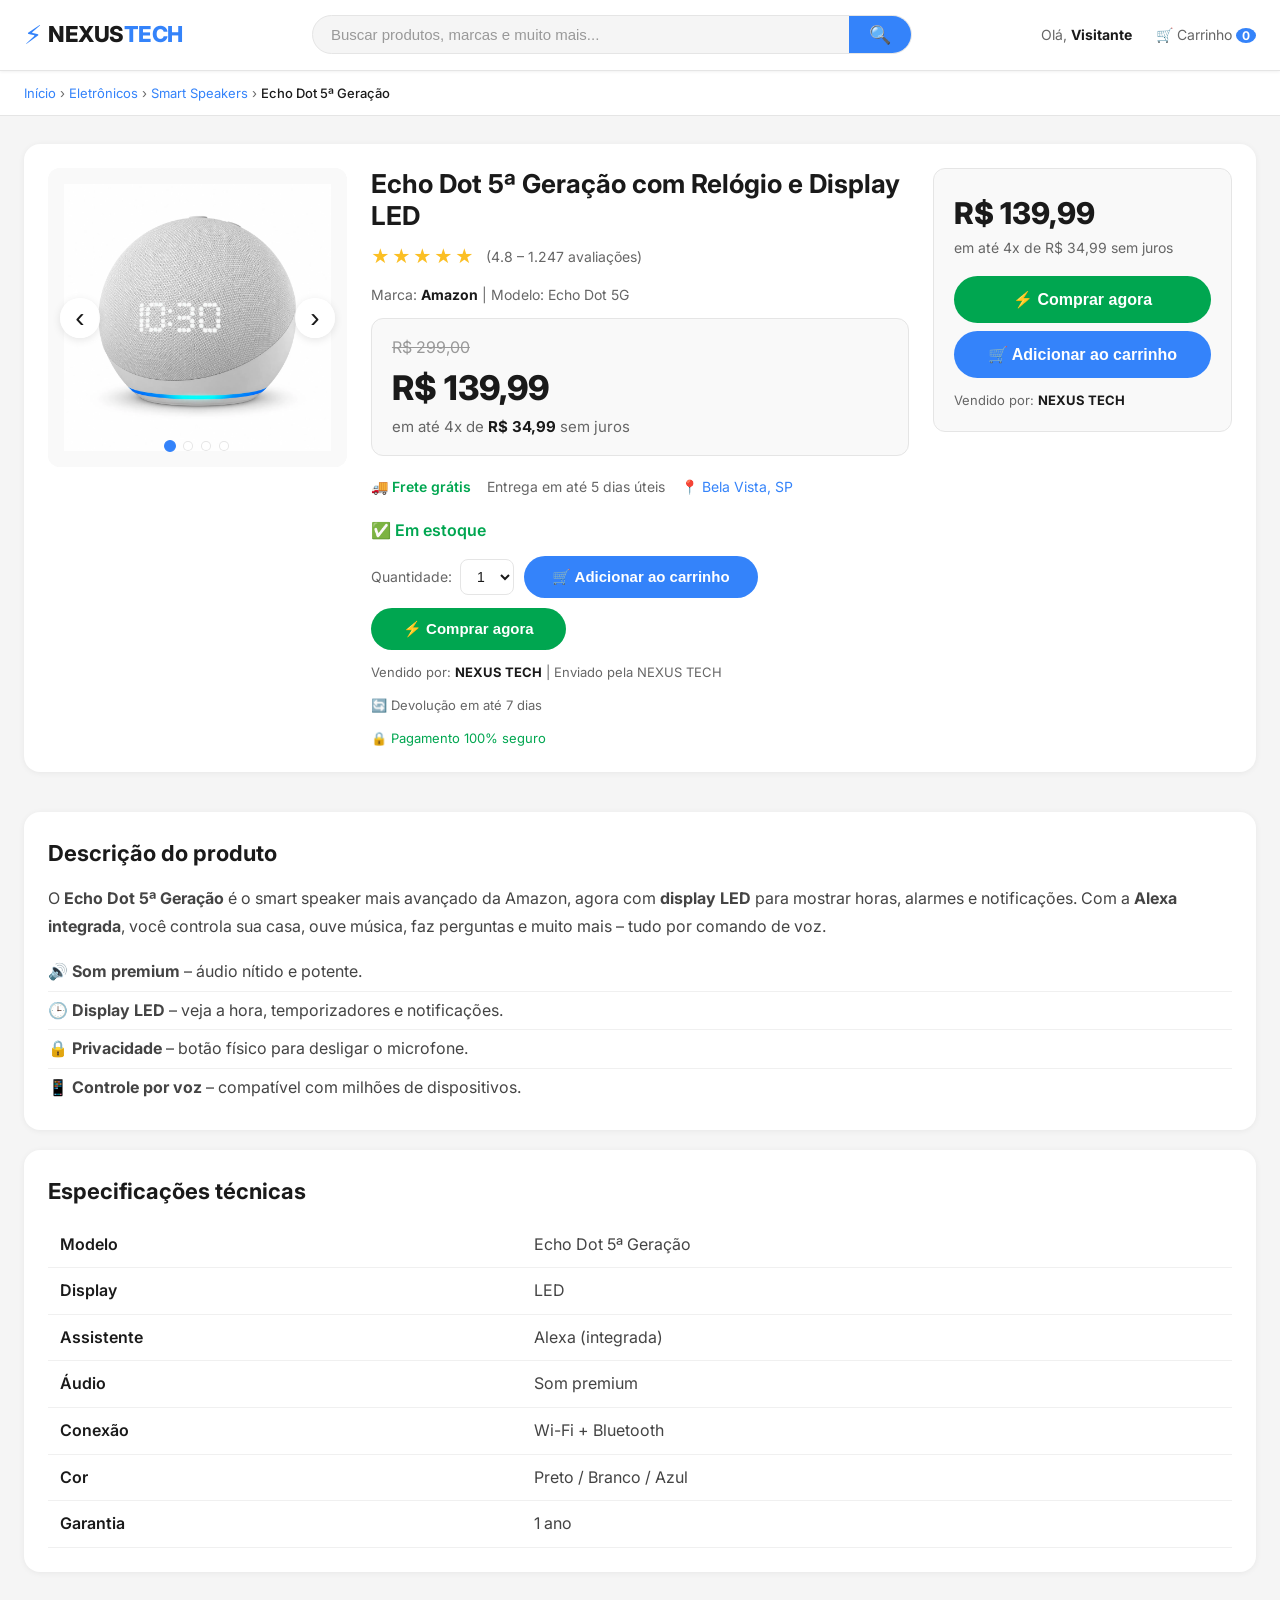
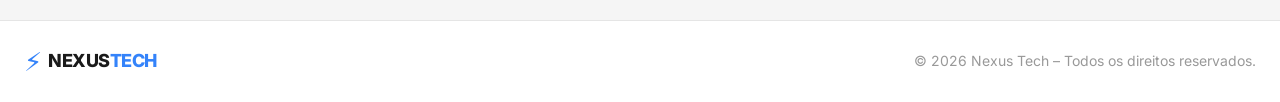
==== index.html @ a3389356 "Rename stylesheet link from estilo.css to style.css" ====
<!DOCTYPE html>
<html lang="pt-br">
<head>
    <meta charset="UTF-8" />
    <meta name="viewport" content="width=device-width, initial-scale=1.0" />
    <title>Echo Dot 5ª Geração | NEXUS TECH</title>
    <link rel="stylesheet" href="style.css" />
    <link href="https://fonts.googleapis.com/css2?family=Inter:wght@300;400;500;600;700;800;900&display=swap" rel="stylesheet" />
</head>
<body>

    <!-- ============ HEADER (estilo Mercado Livre) ============ -->
    <header class="header">
        <div class="container header-inner">
            <div class="logo">
                <span class="logo-icon">⚡</span>
                <span class="logo-text">NEXUS<span>TECH</span></span>
            </div>
            <div class="search-bar">
                <input type="text" placeholder="Buscar produtos, marcas e muito mais..." />
                <button>🔍</button>
            </div>
            <div class="header-actions">
                <span>Olá, <strong>Visitante</strong></span>
                <span>🛒 Carrinho <span class="cart-count">0</span></span>
            </div>
        </div>
    </header>

    <!-- ============ BREADCRUMB ============ -->
    <nav class="breadcrumb">
        <div class="container">
            <a href="#">Início</a> ›
            <a href="#">Eletrônicos</a> ›
            <a href="#">Smart Speakers</a> ›
            <span>Echo Dot 5ª Geração</span>
        </div>
    </nav>

    <!-- ============ PÁGINA DO PRODUTO ============ -->
    <main class="product-page">
        <div class="container">

            <div class="product-grid">

                <!-- COLUNA 1: CARROSSEL DE IMAGENS -->
                <div class="product-gallery">
                    <div class="carousel-container" id="carousel-container">
                        <div class="carousel-slides" id="carousel-slides">
                            <img src="img1.png" alt="Echo Dot 5G - 1" class="carousel-slide active" />
                            <img src="img2.png" alt="Echo Dot 5G - 2" class="carousel-slide" />
                            <img src="img3.png" alt="Echo Dot 5G - 3" class="carousel-slide" />
                            <img src="img4.png" alt="Echo Dot 5G - 4" class="carousel-slide" />
                        </div>
                        <button class="carousel-btn carousel-prev" id="carousel-prev">‹</button>
                        <button class="carousel-btn carousel-next" id="carousel-next">›</button>
                        <div class="carousel-dots" id="carousel-dots">
                            <span class="dot active" data-index="0"></span>
                            <span class="dot" data-index="1"></span>
                            <span class="dot" data-index="2"></span>
                            <span class="dot" data-index="3"></span>
                        </div>
                    </div>
                </div>

                <!-- COLUNA 2: DETALHES DO PRODUTO -->
                <div class="product-details">
                    <h1 class="product-title">Echo Dot 5ª Geração com Relógio e Display LED</h1>
                    <div class="product-rating">
                        <span class="stars">★★★★★</span>
                        <span class="rating-count">(4.8 – 1.247 avaliações)</span>
                    </div>
                    <div class="product-brand">
                        <span>Marca: <strong>Amazon</strong></span>
                        <span>| Modelo: Echo Dot 5G</span>
                    </div>

                    <div class="product-price">
                        <div class="price-old">R$ 299,00</div>
                        <div class="price-new">R$ 139,99</div>
                        <div class="price-installments">em até 4x de <strong>R$ 34,99</strong> sem juros</div>
                    </div>

                    <div class="product-delivery">
                        <span class="delivery-free">🚚 Frete grátis</span>
                        <span>Entrega em até 5 dias úteis</span>
                        <span class="delivery-location">📍 Bela Vista, SP</span>
                    </div>

                    <div class="product-stock">
                        <span class="in-stock">✅ Em estoque</span>
                    </div>

                    <div class="product-actions">
                        <div class="qty-selector">
                            <label>Quantidade:</label>
                            <select id="quantidade">
                                <option value="1">1</option>
                                <option value="2">2</option>
                                <option value="3">3</option>
                                <option value="4">4</option>
                                <option value="5">5</option>
                            </select>
                        </div>
                        <button class="btn-cart" id="btn-add-cart">🛒 Adicionar ao carrinho</button>
                        <button class="btn-buy" id="btn-comprar-agora">⚡ Comprar agora</button>
                    </div>

                    <div class="product-seller">
                        <span>Vendido por: <strong>NEXUS TECH</strong></span>
                        <span>| Enviado pela NEXUS TECH</span>
                    </div>
                    <div class="product-returns">
                        🔄 Devolução em até 7 dias
                    </div>
                    <div class="product-security">
                        🔒 Pagamento 100% seguro
                    </div>
                </div>

                <!-- COLUNA 3: SIDEBAR -->
                <aside class="product-sidebar">
                    <div class="sidebar-box">
                        <div class="sidebar-price">
                            <span class="price-new">R$ 139,99</span>
                        </div>
                        <div class="sidebar-installments">
                            em até 4x de R$ 34,99 sem juros
                        </div>
                        <button class="btn-buy-sidebar" id="btn-buy-sidebar">⚡ Comprar agora</button>
                        <button class="btn-cart-sidebar" id="btn-cart-sidebar">🛒 Adicionar ao carrinho</button>
                        <div class="sidebar-seller">
                            Vendido por: <strong>NEXUS TECH</strong>
                        </div>
                    </div>
                </aside>

            </div>

            <!-- ============ DESCRIÇÃO ============ -->
            <section class="product-description">
                <h2>Descrição do produto</h2>
                <div class="desc-content">
                    <p>O <strong>Echo Dot 5ª Geração</strong> é o smart speaker mais avançado da Amazon, agora com <strong>display LED</strong> para mostrar horas, alarmes e notificações. Com a <strong>Alexa integrada</strong>, você controla sua casa, ouve música, faz perguntas e muito mais – tudo por comando de voz.</p>
                    <ul>
                        <li>🔊 <strong>Som premium</strong> – áudio nítido e potente.</li>
                        <li>🕒 <strong>Display LED</strong> – veja a hora, temporizadores e notificações.</li>
                        <li>🔒 <strong>Privacidade</strong> – botão físico para desligar o microfone.</li>
                        <li>📱 <strong>Controle por voz</strong> – compatível com milhões de dispositivos.</li>
                    </ul>
                </div>
            </section>

            <!-- ============ ESPECIFICAÇÕES ============ -->
            <section class="product-specs">
                <h2>Especificações técnicas</h2>
                <table>
                    <tr><td>Modelo</td><td>Echo Dot 5ª Geração</td></tr>
                    <tr><td>Display</td><td>LED</td></tr>
                    <tr><td>Assistente</td><td>Alexa (integrada)</td></tr>
                    <tr><td>Áudio</td><td>Som premium</td></tr>
                    <tr><td>Conexão</td><td>Wi-Fi + Bluetooth</td></tr>
                    <tr><td>Cor</td><td>Preto / Branco / Azul</td></tr>
                    <tr><td>Garantia</td><td>1 ano</td></tr>
                </table>
            </section>

        </div>
    </main>

    <!-- ============ CARRINHO MODAL ============ -->
    <div class="cart-overlay" id="cart-overlay">
        <div class="cart-modal">
            <div class="cart-header">
                <h3>🛒 Carrinho</h3>
                <button class="cart-close" id="cart-close">✕</button>
            </div>
            <div class="cart-items" id="cart-items"></div>
            <div class="cart-total">
                <span>Total:</span>
                <span id="cart-total-value">R$ 0,00</span>
            </div>
            <button class="btn-primary" id="cart-checkout">Finalizar compra</button>
        </div>
    </div>

    <!-- ============ CHECKOUT MODAL ============ -->
    <div class="checkout-overlay" id="checkout-overlay">
        <div class="checkout-modal">
            <button class="checkout-close" id="checkout-close">✕</button>
            <div class="checkout-step active" data-step="1">
                <h2>📋 Resumo do pedido</h2>
                <div id="checkout-resumo"></div>
                <button class="btn-primary checkout-next" data-next="2">Continuar →</button>
            </div>
            <div class="checkout-step" data-step="2">
                <h2>📍 Endereço de entrega</h2>
                <form id="form-endereco">
                    <div class="form-group">
                        <label>Nome completo *</label>
                        <input type="text" id="nome" placeholder="Seu nome" required />
                    </div>
                    <div class="form-group">
                        <label>CEP *</label>
                        <input type="text" id="cep" placeholder="00000-000" required />
                    </div>
                    <div class="form-row">
                        <div class="form-group">
                            <label>Rua *</label>
                            <input type="text" id="rua" placeholder="Rua" required />
                        </div>
                        <div class="form-group">
                            <label>Número *</label>
                            <input type="text" id="numero" placeholder="123" required />
                        </div>
                    </div>
                    <div class="form-group">
                        <label>Complemento</label>
                        <input type="text" id="complemento" placeholder="Apto, bloco..." />
                    </div>
                    <div class="form-row">
                        <div class="form-group">
                            <label>Cidade *</label>
                            <input type="text" id="cidade" placeholder="Cidade" required />
                        </div>
                        <div class="form-group">
                            <label>UF *</label>
                            <input type="text" id="uf" placeholder="SP" maxlength="2" required />
                        </div>
                    </div>
                    <button type="button" class="btn-primary checkout-next" data-next="3">Continuar →</button>
                </form>
            </div>
            <div class="checkout-step" data-step="3">
                <h2>💳 Pagamento</h2>
                <form id="form-pagamento">
                    <div class="form-group">
                        <label>Número do cartão *</label>
                        <input type="text" id="cartao" placeholder="0000 0000 0000 0000" required />
                    </div>
                    <div class="form-row">
                        <div class="form-group">
                            <label>Validade *</label>
                            <input type="text" id="validade" placeholder="MM/AA" required />
                        </div>
                        <div class="form-group">
                            <label>CVV *</label>
                            <input type="text" id="cvv" placeholder="123" required />
                        </div>
                    </div>
                    <div class="form-group">
                        <label>Nome no cartão *</label>
                        <input type="text" id="nome-cartao" placeholder="Como está no cartão" required />
                    </div>
                    <div class="form-group">
                        <label>Parcelas</label>
                        <select id="parcelas">
                            <option value="1">1x de R$ 139,99</option>
                            <option value="2">2x de R$ 69,99</option>
                            <option value="3">3x de R$ 46,66</option>
                            <option value="4">4x de R$ 34,99</option>
                        </select>
                    </div>
                    <button type="button" class="btn-primary checkout-finalizar" id="btn-finalizar-compra">Finalizar compra</button>
                </form>
            </div>
            <div class="checkout-step" data-step="4">
                <div class="checkout-success">
                    <span class="success-icon">✅</span>
                    <h2>Pedido confirmado!</h2>
                    <p>Você receberá um e-mail com os detalhes da entrega.</p>
                    <button class="btn-primary" id="btn-voltar-loja">← Voltar à loja</button>
                </div>
            </div>
        </div>
    </div>

    <!-- ============ FOOTER ============ -->
    <footer class="footer">
        <div class="container footer-inner">
            <div class="footer-logo">
                <span class="logo-icon">⚡</span>
                <span class="logo-text">NEXUS<span>TECH</span></span>
            </div>
            <p>© 2026 Nexus Tech – Todos os direitos reservados.</p>
        </div>
    </footer>

    <script src="script.js"></script>
</body>
</html>
---- style.css ----
/* ============================================================
   RESET E BASE
   ============================================================ */
* {
    margin: 0;
    padding: 0;
    box-sizing: border-box;
}

body {
    font-family: 'Inter', system-ui, -apple-system, sans-serif;
    background-color: #F5F5F5;
    color: #1A1A1A;
    line-height: 1.6;
}

.container {
    max-width: 1280px;
    margin: 0 auto;
    padding: 0 24px;
}

a {
    color: #3483FA;
    text-decoration: none;
}
a:hover {
    text-decoration: underline;
}

/* ============================================================
   HEADER (estilo Mercado Livre)
   ============================================================ */
.header {
    background: #FFFFFF;
    padding: 14px 0;
    border-bottom: 1px solid #E5E5E5;
    position: sticky;
    top: 0;
    z-index: 100;
    box-shadow: 0 1px 3px rgba(0,0,0,0.06);
}

.header-inner {
    display: flex;
    align-items: center;
    justify-content: space-between;
    gap: 20px;
    flex-wrap: wrap;
}

.logo {
    display: flex;
    align-items: center;
    gap: 6px;
}
.logo-icon {
    font-size: 26px;
    color: #3483FA;
}
.logo-text {
    font-size: 22px;
    font-weight: 800;
    color: #1A1A1A;
    letter-spacing: -0.5px;
}
.logo-text span {
    color: #3483FA;
}

.search-bar {
    display: flex;
    flex: 1;
    max-width: 600px;
    background: #F5F5F5;
    border-radius: 30px;
    overflow: hidden;
    border: 1px solid #E5E5E5;
    transition: 0.2s;
}
.search-bar:focus-within {
    border-color: #3483FA;
    box-shadow: 0 0 0 3px rgba(52, 131, 250, 0.15);
}
.search-bar input {
    flex: 1;
    padding: 10px 18px;
    background: transparent;
    border: none;
    color: #1A1A1A;
    font-size: 15px;
    outline: none;
}
.search-bar input::placeholder {
    color: #999;
}
.search-bar button {
    background: #3483FA;
    border: none;
    padding: 0 20px;
    color: white;
    font-size: 18px;
    cursor: pointer;
}
.search-bar button:hover {
    background: #2A6FD8;
}

.header-actions {
    display: flex;
    align-items: center;
    gap: 24px;
    font-size: 14px;
    color: #666;
}
.header-actions strong {
    color: #1A1A1A;
}
.cart-count {
    background: #3483FA;
    color: white;
    border-radius: 50%;
    padding: 0 6px;
    font-size: 12px;
    font-weight: 700;
}

/* ============================================================
   BREADCRUMB
   ============================================================ */
.breadcrumb {
    padding: 12px 0;
    background: #FFFFFF;
    border-bottom: 1px solid #E5E5E5;
    font-size: 13px;
    color: #666;
}
.breadcrumb a {
    color: #3483FA;
}
.breadcrumb span {
    color: #1A1A1A;
    font-weight: 500;
}

/* ============================================================
   PÁGINA DO PRODUTO
   ============================================================ */
.product-page {
    padding: 28px 0 48px;
    background: #F5F5F5;
}

.product-grid {
    display: grid;
    grid-template-columns: 1fr 1.8fr 1fr;
    gap: 24px;
    margin-bottom: 40px;
    background: #FFFFFF;
    border-radius: 16px;
    padding: 24px;
    box-shadow: 0 1px 6px rgba(0,0,0,0.06);
}

/* ============================================================
   CARROSSEL
   ============================================================ */
.product-gallery {
    width: 100%;
    min-height: 300px;
}

.carousel-container {
    position: relative;
    width: 100%;
    aspect-ratio: 1/1;
    background: #F9F9F9;
    border-radius: 12px;
    overflow: hidden;
    display: flex;
    align-items: center;
    justify-content: center;
}

.carousel-slides {
    width: 100%;
    height: 100%;
    position: relative;
}

.carousel-slide {
    position: absolute;
    top: 0;
    left: 0;
    width: 100%;
    height: 100%;
    object-fit: contain;
    opacity: 0;
    transition: opacity 0.5s ease;
    background: #F9F9F9;
    padding: 16px;
}

.carousel-slide.active {
    opacity: 1;
}

.carousel-btn {
    position: absolute;
    top: 50%;
    transform: translateY(-50%);
    background: rgba(255,255,255,0.9);
    border: none;
    width: 40px;
    height: 40px;
    border-radius: 50%;
    font-size: 28px;
    font-weight: 300;
    color: #1A1A1A;
    cursor: pointer;
    box-shadow: 0 2px 8px rgba(0,0,0,0.1);
    transition: 0.2s;
    z-index: 2;
    display: flex;
    align-items: center;
    justify-content: center;
    line-height: 1;
}

.carousel-btn:hover {
    background: #FFFFFF;
    box-shadow: 0 4px 12px rgba(0,0,0,0.15);
}

.carousel-prev {
    left: 12px;
}

.carousel-next {
    right: 12px;
}

.carousel-dots {
    position: absolute;
    bottom: 16px;
    left: 50%;
    transform: translateX(-50%);
    display: flex;
    gap: 8px;
    z-index: 2;
}

.dot {
    width: 10px;
    height: 10px;
    border-radius: 50%;
    background: rgba(255,255,255,0.6);
    border: 1px solid rgba(0,0,0,0.1);
    cursor: pointer;
    transition: 0.2s;
}

.dot.active {
    background: #3483FA;
    border-color: #3483FA;
    transform: scale(1.2);
}

.dot:hover {
    background: #3483FA;
}

/* ============================================================
   DETALHES DO PRODUTO
   ============================================================ */
.product-details {
    display: flex;
    flex-direction: column;
    gap: 12px;
}
.product-title {
    font-size: 26px;
    font-weight: 700;
    color: #1A1A1A;
    line-height: 1.2;
}
.product-rating {
    display: flex;
    align-items: center;
    gap: 10px;
}
.stars {
    color: #FBBF24;
    font-size: 18px;
    letter-spacing: 2px;
}
.rating-count {
    color: #666;
    font-size: 14px;
}
.product-brand {
    font-size: 14px;
    color: #666;
}
.product-brand strong {
    color: #1A1A1A;
}

.product-price {
    background: #F9F9F9;
    border-radius: 12px;
    padding: 16px 20px;
    border: 1px solid #E5E5E5;
}
.price-old {
    color: #999;
    font-size: 16px;
    text-decoration: line-through;
}
.price-new {
    font-size: 34px;
    font-weight: 800;
    color: #1A1A1A;
}
.price-installments {
    font-size: 15px;
    color: #666;
}
.price-installments strong {
    color: #1A1A1A;
}

.product-delivery {
    display: flex;
    flex-wrap: wrap;
    gap: 8px 16px;
    padding: 8px 0;
    font-size: 14px;
    color: #666;
}
.delivery-free {
    color: #00A650;
    font-weight: 600;
}
.delivery-location {
    color: #3483FA;
}

.in-stock {
    color: #00A650;
    font-weight: 600;
    display: block;
}

.product-actions {
    display: flex;
    flex-wrap: wrap;
    gap: 10px;
    align-items: center;
}
.qty-selector {
    display: flex;
    align-items: center;
    gap: 8px;
}
.qty-selector label {
    font-size: 14px;
    color: #666;
}
.qty-selector select {
    background: #FFFFFF;
    border: 1px solid #E5E5E5;
    color: #1A1A1A;
    padding: 8px 12px;
    border-radius: 8px;
    font-size: 14px;
}
.btn-cart {
    background: #3483FA;
    color: white;
    border: none;
    padding: 12px 28px;
    border-radius: 30px;
    font-weight: 600;
    font-size: 15px;
    cursor: pointer;
    transition: 0.2s;
}
.btn-cart:hover {
    background: #2A6FD8;
}
.btn-buy {
    background: #00A650;
    color: white;
    border: none;
    padding: 12px 32px;
    border-radius: 30px;
    font-weight: 700;
    font-size: 15px;
    cursor: pointer;
    transition: 0.2s;
}
.btn-buy:hover {
    background: #008C45;
}

.btn-primary {
    background: #3483FA;
    color: white;
    border: none;
    padding: 14px 36px;
    border-radius: 30px;
    font-weight: 700;
    font-size: 16px;
    cursor: pointer;
    transition: 0.2s;
    display: inline-flex;
    align-items: center;
    gap: 8px;
}
.btn-primary:hover {
    background: #2A6FD8;
}

.product-seller {
    font-size: 13px;
    color: #666;
}
.product-seller strong {
    color: #1A1A1A;
}
.product-returns {
    font-size: 13px;
    color: #666;
}
.product-security {
    font-size: 13px;
    color: #00A650;
}

/* ============================================================
   SIDEBAR
   ============================================================ */
.sidebar-box {
    background: #F9F9F9;
    border: 1px solid #E5E5E5;
    border-radius: 12px;
    padding: 20px;
    position: sticky;
    top: 100px;
}
.sidebar-price .price-new {
    font-size: 30px;
}
.sidebar-installments {
    color: #666;
    font-size: 14px;
    margin-bottom: 16px;
}
.btn-buy-sidebar {
    width: 100%;
    background: #00A650;
    color: white;
    border: none;
    padding: 14px;
    border-radius: 30px;
    font-weight: 700;
    font-size: 16px;
    cursor: pointer;
    transition: 0.2s;
    margin-bottom: 8px;
}
.btn-buy-sidebar:hover {
    background: #008C45;
}
.btn-cart-sidebar {
    width: 100%;
    background: #3483FA;
    color: white;
    border: none;
    padding: 14px;
    border-radius: 30px;
    font-weight: 600;
    font-size: 16px;
    cursor: pointer;
    transition: 0.2s;
}
.btn-cart-sidebar:hover {
    background: #2A6FD8;
}
.sidebar-seller {
    margin-top: 12px;
    font-size: 13px;
    color: #666;
}
.sidebar-seller strong {
    color: #1A1A1A;
}

/* ============================================================
   DESCRIÇÃO E ESPECIFICAÇÕES
   ============================================================ */
.product-description,
.product-specs {
    background: #FFFFFF;
    border-radius: 16px;
    padding: 24px;
    margin-top: 20px;
    box-shadow: 0 1px 6px rgba(0,0,0,0.06);
}
.product-description h2,
.product-specs h2 {
    font-size: 22px;
    font-weight: 700;
    color: #1A1A1A;
    margin-bottom: 12px;
}
.desc-content p {
    color: #444;
    margin-bottom: 12px;
    line-height: 1.8;
}
.desc-content ul {
    list-style: none;
    padding: 0;
}
.desc-content ul li {
    padding: 6px 0;
    color: #444;
    border-bottom: 1px solid #F0F0F0;
}
.desc-content ul li:last-child {
    border-bottom: none;
}
.product-specs table {
    width: 100%;
    border-collapse: collapse;
}
.product-specs td {
    padding: 10px 12px;
    border-bottom: 1px solid #F0F0F0;
    color: #444;
}
.product-specs td:first-child {
    font-weight: 600;
    color: #1A1A1A;
    width: 40%;
}

/* ============================================================
   CARRINHO MODAL
   ============================================================ */
.cart-overlay {
    display: none;
    position: fixed;
    inset: 0;
    background: rgba(0,0,0,0.5);
    z-index: 999;
    align-items: center;
    justify-content: center;
}
.cart-overlay.active {
    display: flex;
}
.cart-modal {
    background: #FFFFFF;
    border-radius: 20px;
    max-width: 480px;
    width: 90%;
    max-height: 80vh;
    padding: 24px;
    box-shadow: 0 20px 60px rgba(0,0,0,0.2);
    overflow-y: auto;
}
.cart-header {
    display: flex;
    justify-content: space-between;
    align-items: center;
    margin-bottom: 16px;
}
.cart-header h3 {
    font-size: 22px;
    color: #1A1A1A;
}
.cart-close {
    background: transparent;
    border: none;
    color: #999;
    font-size: 24px;
    cursor: pointer;
}
.cart-close:hover {
    color: #1A1A1A;
}
.cart-items {
    min-height: 80px;
}
.cart-item {
    display: flex;
    justify-content: space-between;
    padding: 10px 0;
    border-bottom: 1px solid #F0F0F0;
}
.cart-item .item-name {
    color: #1A1A1A;
}
.cart-item .item-price {
    color: #3483FA;
    font-weight: 600;
}
.cart-total {
    display: flex;
    justify-content: space-between;
    padding: 16px 0;
    font-size: 18px;
    font-weight: 700;
    border-top: 2px solid #3483FA;
    margin-top: 8px;
}
.cart-total span:last-child {
    color: #3483FA;
}
#cart-checkout {
    width: 100%;
    justify-content: center;
    margin-top: 8px;
}

/* ============================================================
   CHECKOUT
   ============================================================ */
.checkout-overlay {
    display: none;
    position: fixed;
    inset: 0;
    background: rgba(0,0,0,0.5);
    z-index: 1000;
    align-items: center;
    justify-content: center;
}
.checkout-overlay.active {
    display: flex;
}
.checkout-modal {
    background: #FFFFFF;
    border-radius: 24px;
    max-width: 540px;
    width: 90%;
    max-height: 90vh;
    overflow-y: auto;
    padding: 32px 28px;
    box-shadow: 0 20px 60px rgba(0,0,0,0.2);
    position: relative;
}
.checkout-close {
    position: absolute;
    top: 16px;
    right: 20px;
    background: transparent;
    border: none;
    color: #999;
    font-size: 24px;
    cursor: pointer;
}
.checkout-close:hover {
    color: #1A1A1A;
}
.checkout-step {
    display: none;
    animation: fadeUp 0.3s ease;
}
.checkout-step.active {
    display: block;
}
@keyframes fadeUp {
    from { opacity: 0; transform: translateY(12px); }
    to { opacity: 1; transform: translateY(0); }
}
.checkout-step h2 {
    font-size: 24px;
    font-weight: 700;
    margin-bottom: 20px;
    color: #1A1A1A;
}

.form-group {
    margin-bottom: 14px;
}
.form-group label {
    display: block;
    font-size: 13px;
    font-weight: 500;
    color: #666;
    margin-bottom: 4px;
}
.form-group input,
.form-group select {
    width: 100%;
    padding: 12px 16px;
    background: #F9F9F9;
    border: 1px solid #E5E5E5;
    border-radius: 10px;
    color: #1A1A1A;
    font-size: 15px;
    transition: 0.2s;
}
.form-group input:focus,
.form-group select:focus {
    outline: none;
    border-color: #3483FA;
    box-shadow: 0 0 0 3px rgba(52, 131, 250, 0.1);
}
.form-group input::placeholder {
    color: #999;
}
.form-row {
    display: grid;
    grid-template-columns: 1fr 1fr;
    gap: 12px;
}
.checkout-next {
    width: 100%;
    justify-content: center;
    margin-top: 8px;
}
.checkout-finalizar {
    width: 100%;
    justify-content: center;
    margin-top: 8px;
}

.checkout-success {
    text-align: center;
    padding: 20px 0;
}
.success-icon {
    font-size: 64px;
    display: block;
    margin-bottom: 12px;
}
.checkout-success h2 {
    color: #00A650;
    font-size: 28px;
}
.checkout-success p {
    color: #666;
    font-size: 16px;
    margin: 12px 0 24px;
}
#btn-voltar-loja {
    background: #3483FA;
}
#btn-voltar-loja:hover {
    background: #2A6FD8;
}

/* ============================================================
   FOOTER
   ============================================================ */
.footer {
    padding: 20px 0;
    background: #FFFFFF;
    border-top: 1px solid #E5E5E5;
}
.footer-inner {
    display: flex;
    justify-content: space-between;
    align-items: center;
    flex-wrap: wrap;
    gap: 12px;
}
.footer-logo {
    display: flex;
    align-items: center;
    gap: 6px;
}
.footer-logo .logo-text {
    font-size: 18px;
}
.footer p {
    color: #999;
    font-size: 14px;
}

/* ============================================================
   RESPONSIVO
   ============================================================ */
@media (max-width: 1024px) {
    .product-grid {
        grid-template-columns: 1fr 1fr;
    }
    .product-sidebar {
        grid-column: span 2;
    }
    .sidebar-box {
        display: flex;
        flex-wrap: wrap;
        align-items: center;
        gap: 16px;
        justify-content: space-between;
    }
    .btn-buy-sidebar, .btn-cart-sidebar {
        flex: 1;
        min-width: 150px;
    }
}
@media (max-width: 768px) {
    .header-inner {
        flex-wrap: wrap;
    }
    .search-bar {
        order: 3;
        flex-basis: 100%;
        max-width: 100%;
    }
    .product-grid {
        grid-template-columns: 1fr;
    }
    .product-sidebar {
        grid-column: 1;
    }
    .sidebar-box {
        flex-direction: column;
        align-items: stretch;
    }
    .product-title {
        font-size: 22px;
    }
    .price-new {
        font-size: 28px;
    }
    .product-actions {
        flex-direction: column;
        align-items: stretch;
    }
    .btn-cart, .btn-buy {
        width: 100%;
        justify-content: center;
    }
    .form-row {
        grid-template-columns: 1fr;
    }
    .footer-inner {
        flex-direction: column;
        text-align: center;
    }
    .checkout-modal {
        padding: 24px 16px;
    }
    .carousel-btn {
        width: 32px;
        height: 32px;
        font-size: 22px;
    }
    .carousel-prev {
        left: 6px;
    }
    .carousel-next {
        right: 6px;
    }
    .dot {
        width: 8px;
        height: 8px;
    }
}
@media (max-width: 480px) {
    .header-actions {
        font-size: 12px;
        gap: 12px;
    }
    .logo-text {
        font-size: 18px;
    }
}
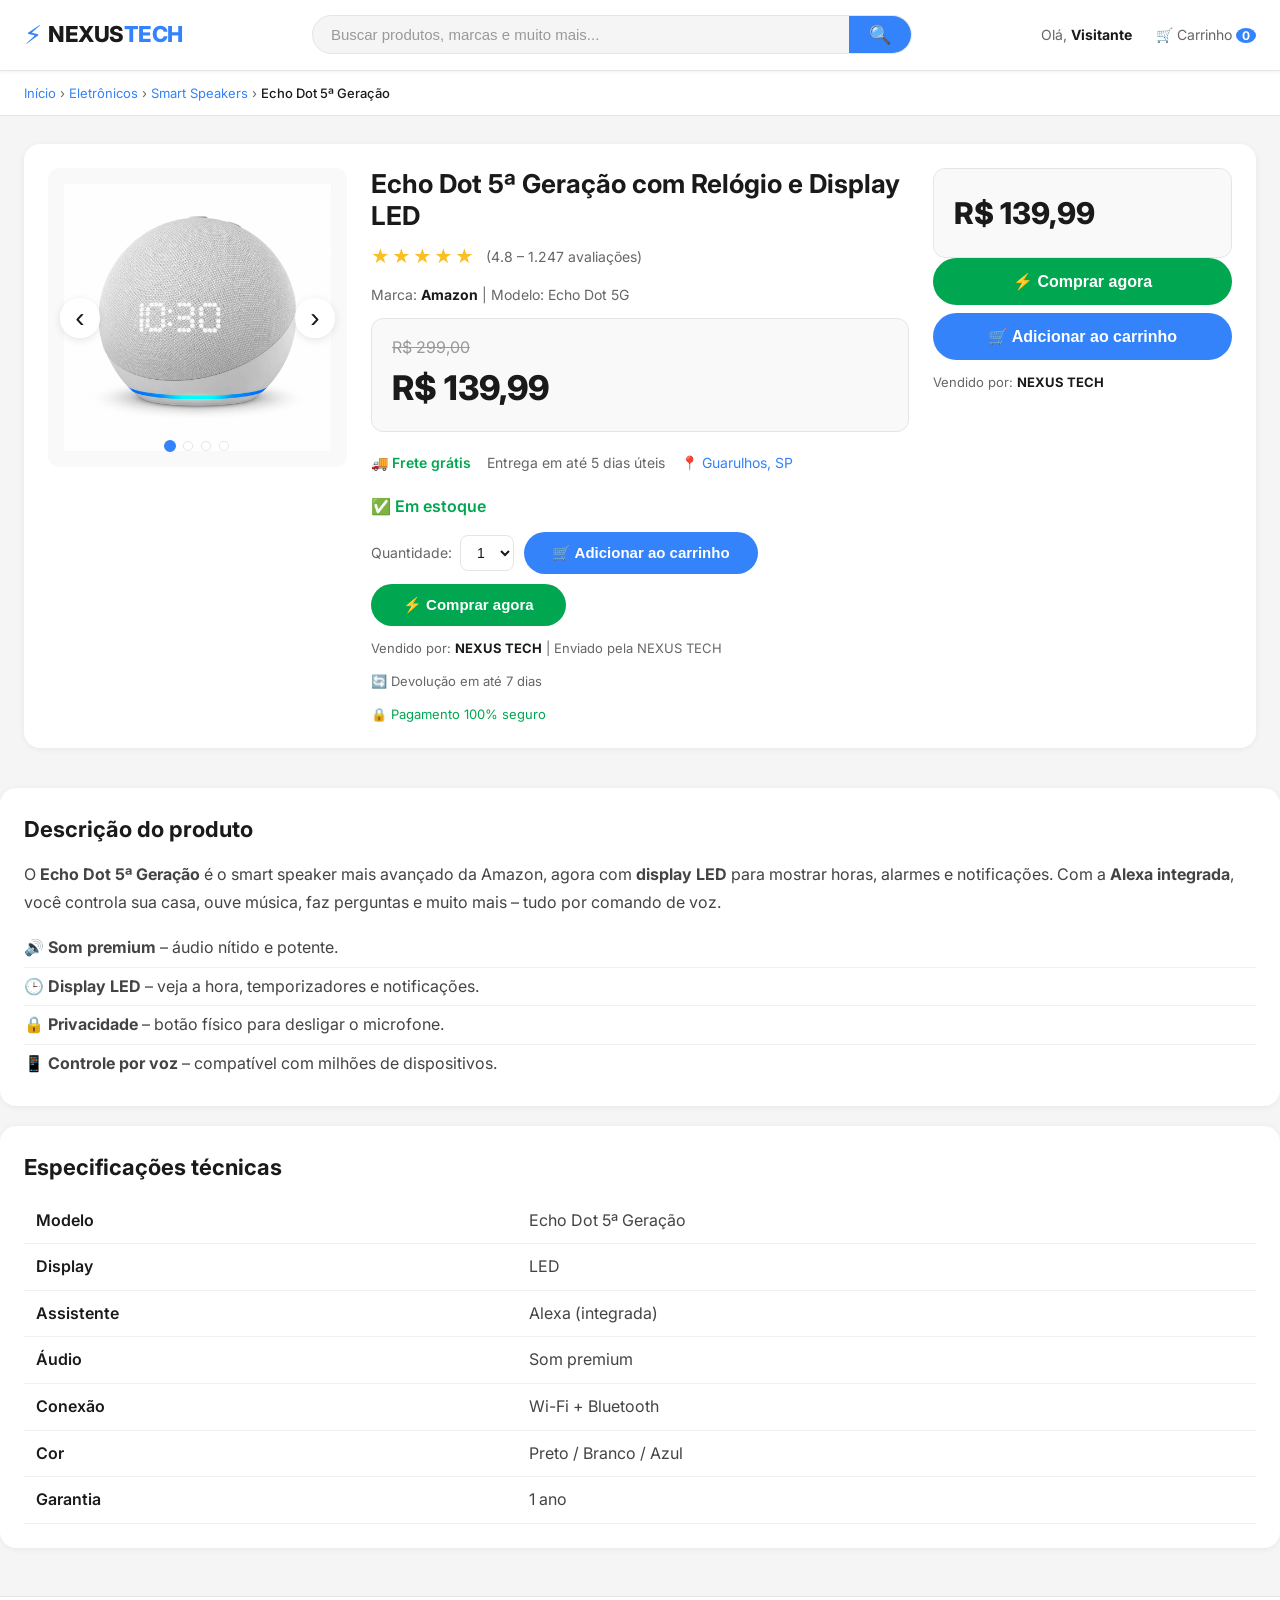
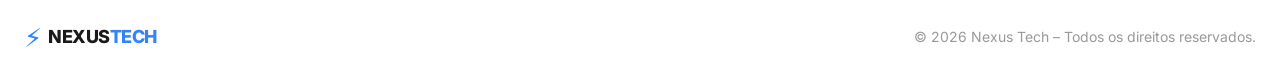
==== commit 52339bf3: "Remove installment payment details from index.html Removed installment payment options from product " ====
--- a/index.html
+++ b/index.html
@@ -78,13 +78,12 @@
                     <div class="product-price">
                         <div class="price-old">R$ 299,00</div>
                         <div class="price-new">R$ 139,99</div>
-                        <div class="price-installments">em até 4x de <strong>R$ 34,99</strong> sem juros</div>
                     </div>
 
                     <div class="product-delivery">
                         <span class="delivery-free">🚚 Frete grátis</span>
                         <span>Entrega em até 5 dias úteis</span>
-                        <span class="delivery-location">📍 Bela Vista, SP</span>
+                        <span class="delivery-location">📍 Guarulhos, SP</span>
                     </div>
 
                     <div class="product-stock">
@@ -124,8 +123,6 @@
                         <div class="sidebar-price">
                             <span class="price-new">R$ 139,99</span>
                         </div>
-                        <div class="sidebar-installments">
-                            em até 4x de R$ 34,99 sem juros
                         </div>
                         <button class="btn-buy-sidebar" id="btn-buy-sidebar">⚡ Comprar agora</button>
                         <button class="btn-cart-sidebar" id="btn-cart-sidebar">🛒 Adicionar ao carrinho</button>
@@ -256,9 +253,6 @@
                         <label>Parcelas</label>
                         <select id="parcelas">
                             <option value="1">1x de R$ 139,99</option>
-                            <option value="2">2x de R$ 69,99</option>
-                            <option value="3">3x de R$ 46,66</option>
-                            <option value="4">4x de R$ 34,99</option>
                         </select>
                     </div>
                     <button type="button" class="btn-primary checkout-finalizar" id="btn-finalizar-compra">Finalizar compra</button>
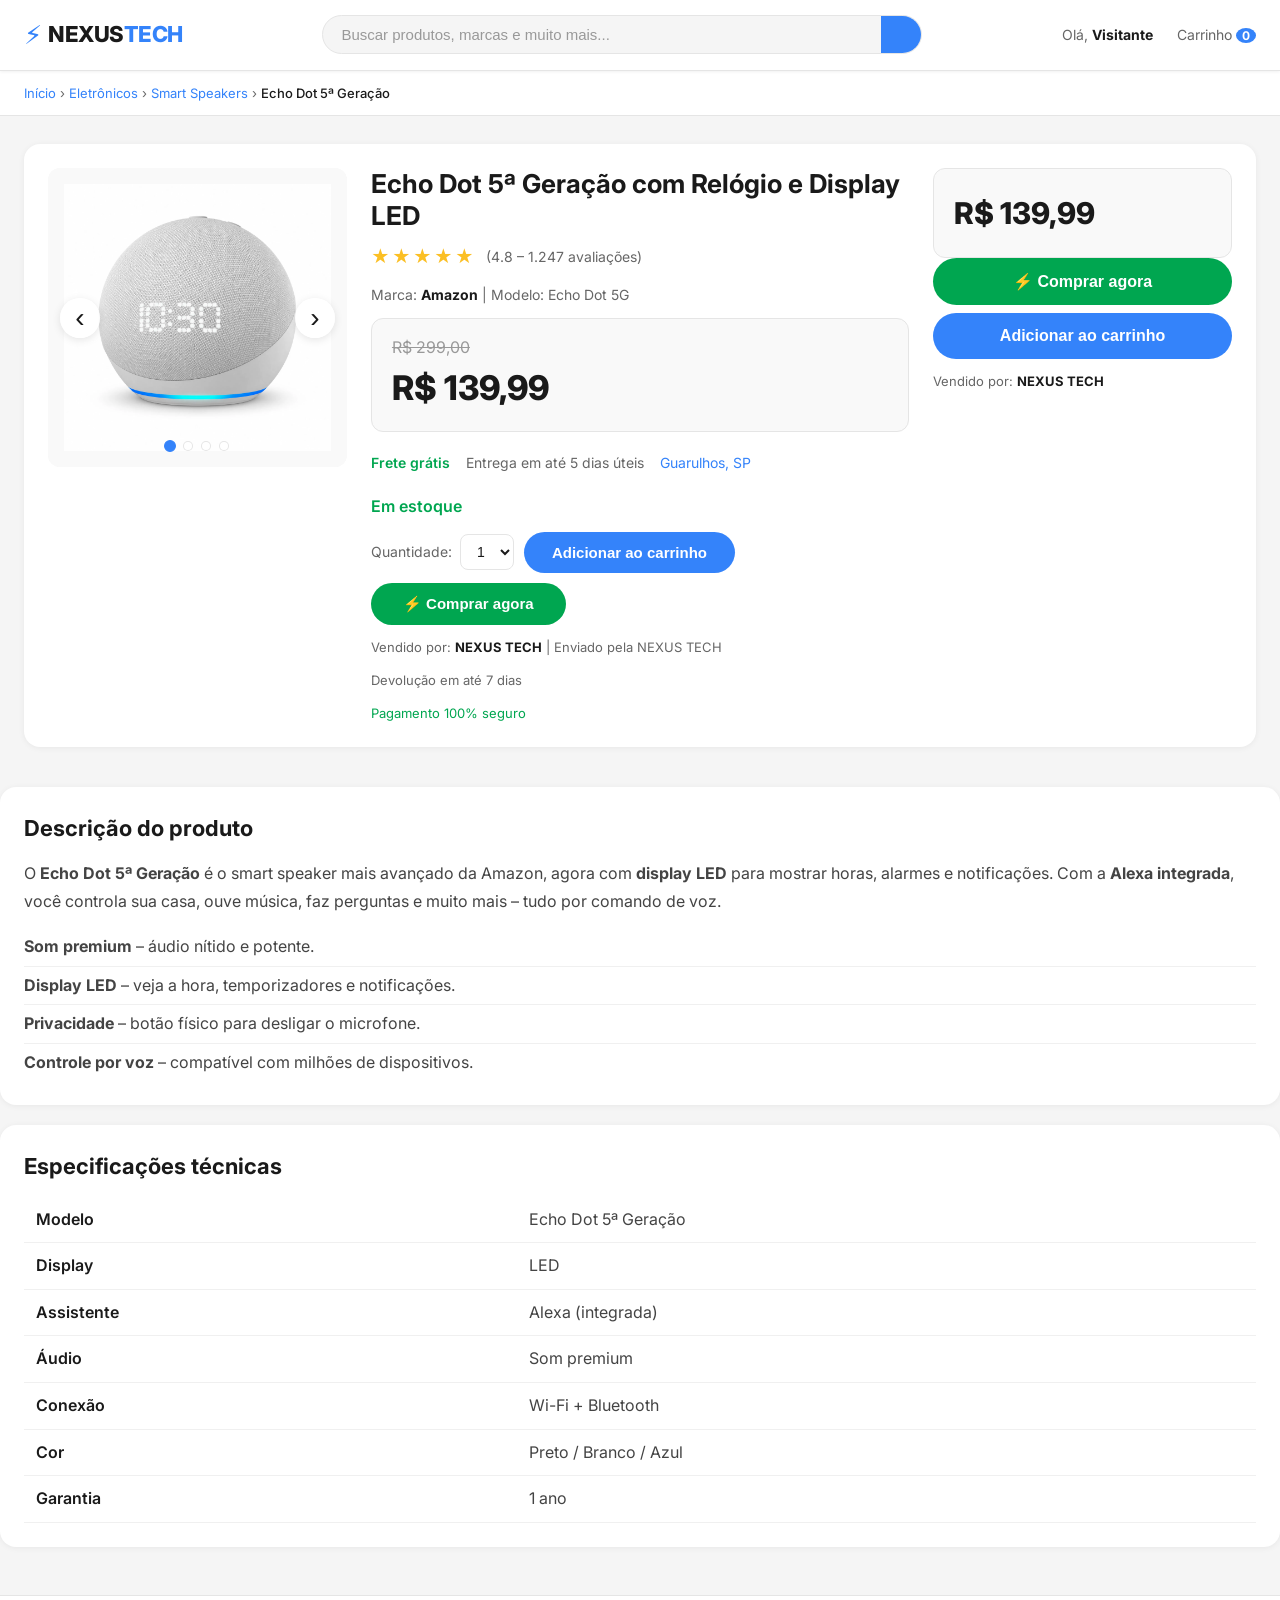
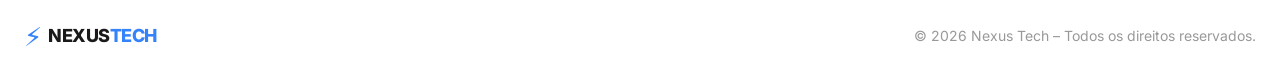
==== commit 35db39d7: "Remove emojis from index.html for cleaner UI Removed emojis from buttons and labels for a cleaner de" ====
--- a/index.html
+++ b/index.html
@@ -9,7 +9,6 @@
 </head>
 <body>
 
-    <!-- ============ HEADER (estilo Mercado Livre) ============ -->
     <header class="header">
         <div class="container header-inner">
             <div class="logo">
@@ -18,16 +17,15 @@
             </div>
             <div class="search-bar">
                 <input type="text" placeholder="Buscar produtos, marcas e muito mais..." />
-                <button>🔍</button>
+                <button></button>
             </div>
             <div class="header-actions">
                 <span>Olá, <strong>Visitante</strong></span>
-                <span>🛒 Carrinho <span class="cart-count">0</span></span>
+                <span> Carrinho <span class="cart-count">0</span></span>
             </div>
         </div>
     </header>
 
-    <!-- ============ BREADCRUMB ============ -->
     <nav class="breadcrumb">
         <div class="container">
             <a href="#">Início</a> ›
@@ -37,13 +35,11 @@
         </div>
     </nav>
 
-    <!-- ============ PÁGINA DO PRODUTO ============ -->
     <main class="product-page">
         <div class="container">
 
             <div class="product-grid">
 
-                <!-- COLUNA 1: CARROSSEL DE IMAGENS -->
                 <div class="product-gallery">
                     <div class="carousel-container" id="carousel-container">
                         <div class="carousel-slides" id="carousel-slides">
@@ -63,7 +59,6 @@
                     </div>
                 </div>
 
-                <!-- COLUNA 2: DETALHES DO PRODUTO -->
                 <div class="product-details">
                     <h1 class="product-title">Echo Dot 5ª Geração com Relógio e Display LED</h1>
                     <div class="product-rating">
@@ -81,13 +76,13 @@
                     </div>
 
                     <div class="product-delivery">
-                        <span class="delivery-free">🚚 Frete grátis</span>
+                        <span class="delivery-free"> Frete grátis</span>
                         <span>Entrega em até 5 dias úteis</span>
-                        <span class="delivery-location">📍 Guarulhos, SP</span>
+                        <span class="delivery-location"> Guarulhos, SP</span>
                     </div>
 
                     <div class="product-stock">
-                        <span class="in-stock">✅ Em estoque</span>
+                        <span class="in-stock"> Em estoque</span>
                     </div>
 
                     <div class="product-actions">
@@ -101,7 +96,7 @@
                                 <option value="5">5</option>
                             </select>
                         </div>
-                        <button class="btn-cart" id="btn-add-cart">🛒 Adicionar ao carrinho</button>
+                        <button class="btn-cart" id="btn-add-cart"> Adicionar ao carrinho</button>
                         <button class="btn-buy" id="btn-comprar-agora">⚡ Comprar agora</button>
                     </div>
 
@@ -110,14 +105,13 @@
                         <span>| Enviado pela NEXUS TECH</span>
                     </div>
                     <div class="product-returns">
-                        🔄 Devolução em até 7 dias
+                         Devolução em até 7 dias
                     </div>
                     <div class="product-security">
-                        🔒 Pagamento 100% seguro
-                    </div>
-                </div>
-
-                <!-- COLUNA 3: SIDEBAR -->
+                         Pagamento 100% seguro
+                    </div>
+                </div>
+
                 <aside class="product-sidebar">
                     <div class="sidebar-box">
                         <div class="sidebar-price">
@@ -125,7 +119,7 @@
                         </div>
                         </div>
                         <button class="btn-buy-sidebar" id="btn-buy-sidebar">⚡ Comprar agora</button>
-                        <button class="btn-cart-sidebar" id="btn-cart-sidebar">🛒 Adicionar ao carrinho</button>
+                        <button class="btn-cart-sidebar" id="btn-cart-sidebar"> Adicionar ao carrinho</button>
                         <div class="sidebar-seller">
                             Vendido por: <strong>NEXUS TECH</strong>
                         </div>
@@ -134,21 +128,19 @@
 
             </div>
 
-            <!-- ============ DESCRIÇÃO ============ -->
             <section class="product-description">
                 <h2>Descrição do produto</h2>
                 <div class="desc-content">
                     <p>O <strong>Echo Dot 5ª Geração</strong> é o smart speaker mais avançado da Amazon, agora com <strong>display LED</strong> para mostrar horas, alarmes e notificações. Com a <strong>Alexa integrada</strong>, você controla sua casa, ouve música, faz perguntas e muito mais – tudo por comando de voz.</p>
                     <ul>
-                        <li>🔊 <strong>Som premium</strong> – áudio nítido e potente.</li>
-                        <li>🕒 <strong>Display LED</strong> – veja a hora, temporizadores e notificações.</li>
-                        <li>🔒 <strong>Privacidade</strong> – botão físico para desligar o microfone.</li>
-                        <li>📱 <strong>Controle por voz</strong> – compatível com milhões de dispositivos.</li>
+                        <li> <strong>Som premium</strong> – áudio nítido e potente.</li>
+                        <li> <strong>Display LED</strong> – veja a hora, temporizadores e notificações.</li>
+                        <li> <strong>Privacidade</strong> – botão físico para desligar o microfone.</li>
+                        <li> <strong>Controle por voz</strong> – compatível com milhões de dispositivos.</li>
                     </ul>
                 </div>
             </section>
 
-            <!-- ============ ESPECIFICAÇÕES ============ -->
             <section class="product-specs">
                 <h2>Especificações técnicas</h2>
                 <table>
@@ -165,11 +157,10 @@
         </div>
     </main>
 
-    <!-- ============ CARRINHO MODAL ============ -->
     <div class="cart-overlay" id="cart-overlay">
         <div class="cart-modal">
             <div class="cart-header">
-                <h3>🛒 Carrinho</h3>
+                <h3> Carrinho</h3>
                 <button class="cart-close" id="cart-close">✕</button>
             </div>
             <div class="cart-items" id="cart-items"></div>
@@ -181,17 +172,16 @@
         </div>
     </div>
 
-    <!-- ============ CHECKOUT MODAL ============ -->
     <div class="checkout-overlay" id="checkout-overlay">
         <div class="checkout-modal">
             <button class="checkout-close" id="checkout-close">✕</button>
             <div class="checkout-step active" data-step="1">
-                <h2>📋 Resumo do pedido</h2>
+                <h2> Resumo do pedido</h2>
                 <div id="checkout-resumo"></div>
                 <button class="btn-primary checkout-next" data-next="2">Continuar →</button>
             </div>
             <div class="checkout-step" data-step="2">
-                <h2>📍 Endereço de entrega</h2>
+                <h2> Endereço de entrega</h2>
                 <form id="form-endereco">
                     <div class="form-group">
                         <label>Nome completo *</label>
@@ -229,7 +219,7 @@
                 </form>
             </div>
             <div class="checkout-step" data-step="3">
-                <h2>💳 Pagamento</h2>
+                <h2> Pagamento</h2>
                 <form id="form-pagamento">
                     <div class="form-group">
                         <label>Número do cartão *</label>
@@ -260,7 +250,7 @@
             </div>
             <div class="checkout-step" data-step="4">
                 <div class="checkout-success">
-                    <span class="success-icon">✅</span>
+                    <span class="success-icon"></span>
                     <h2>Pedido confirmado!</h2>
                     <p>Você receberá um e-mail com os detalhes da entrega.</p>
                     <button class="btn-primary" id="btn-voltar-loja">← Voltar à loja</button>
@@ -269,7 +259,6 @@
         </div>
     </div>
 
-    <!-- ============ FOOTER ============ -->
     <footer class="footer">
         <div class="container footer-inner">
             <div class="footer-logo">
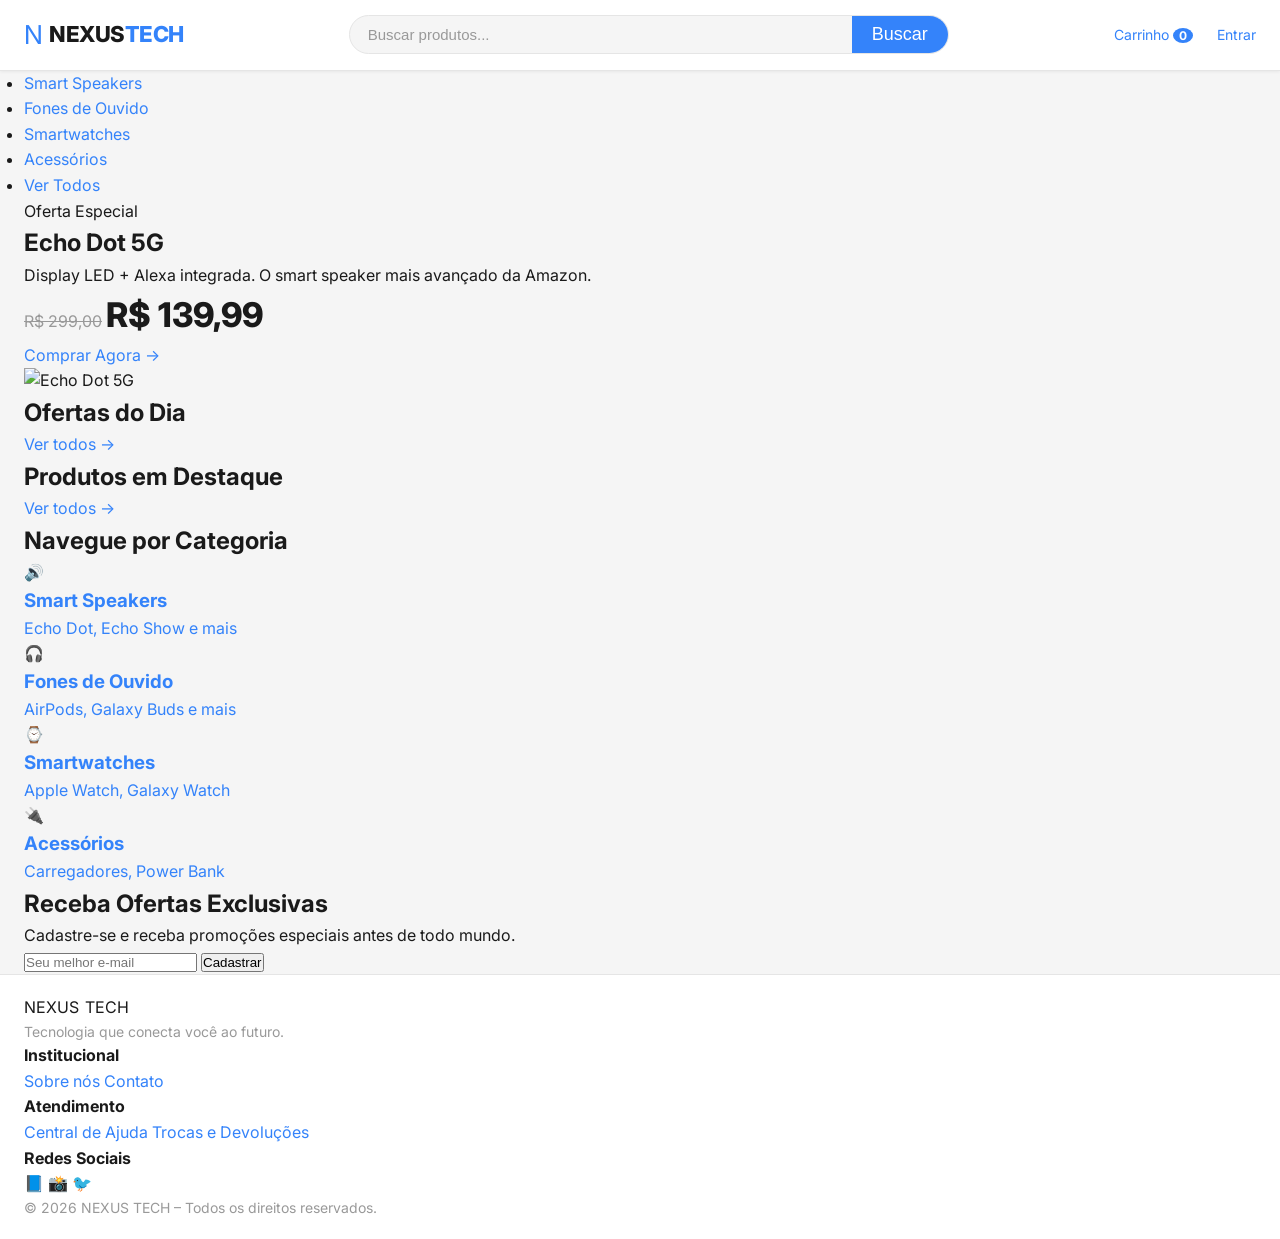
==== commit b6851753: "Update title and restructure HTML layout" ====
--- a/index.html
+++ b/index.html
@@ -3,7 +3,7 @@
 <head>
     <meta charset="UTF-8" />
     <meta name="viewport" content="width=device-width, initial-scale=1.0" />
-    <title>Echo Dot 5ª Geração | NEXUS TECH</title>
+    <title>NEXUS TECH – Tecnologia que conecta</title>
     <link rel="stylesheet" href="style.css" />
     <link href="https://fonts.googleapis.com/css2?family=Inter:wght@300;400;500;600;700;800;900&display=swap" rel="stylesheet" />
 </head>
@@ -11,264 +11,148 @@
 
     <header class="header">
         <div class="container header-inner">
-            <div class="logo">
-                <span class="logo-icon">⚡</span>
+            <a href="index.html" class="logo">
+                <span class="logo-icon">N</span>
                 <span class="logo-text">NEXUS<span>TECH</span></span>
-            </div>
+            </a>
             <div class="search-bar">
-                <input type="text" placeholder="Buscar produtos, marcas e muito mais..." />
-                <button></button>
+                <input type="text" id="search-input" placeholder="Buscar produtos..." />
+                <button id="search-btn">Buscar</button>
             </div>
             <div class="header-actions">
-                <span>Olá, <strong>Visitante</strong></span>
-                <span> Carrinho <span class="cart-count">0</span></span>
+                <a href="carrinho.html" class="cart-link">
+                    Carrinho <span class="cart-count" id="cart-count">0</span>
+                </a>
+                <a href="#" class="login-link">Entrar</a>
             </div>
         </div>
     </header>
 
-    <nav class="breadcrumb">
+    <nav class="category-menu">
         <div class="container">
-            <a href="#">Início</a> ›
-            <a href="#">Eletrônicos</a> ›
-            <a href="#">Smart Speakers</a> ›
-            <span>Echo Dot 5ª Geração</span>
+            <ul>
+                <li><a href="produtos.html?categoria=smart-speakers">Smart Speakers</a></li>
+                <li><a href="produtos.html?categoria=fones">Fones de Ouvido</a></li>
+                <li><a href="produtos.html?categoria=smartwatches">Smartwatches</a></li>
+                <li><a href="produtos.html?categoria=acessorios">Acessórios</a></li>
+                <li><a href="produtos.html" class="all-link">Ver Todos</a></li>
+            </ul>
         </div>
     </nav>
 
-    <main class="product-page">
+    <section class="banner-principal">
         <div class="container">
-
-            <div class="product-grid">
-
-                <div class="product-gallery">
-                    <div class="carousel-container" id="carousel-container">
-                        <div class="carousel-slides" id="carousel-slides">
-                            <img src="img1.png" alt="Echo Dot 5G - 1" class="carousel-slide active" />
-                            <img src="img2.png" alt="Echo Dot 5G - 2" class="carousel-slide" />
-                            <img src="img3.png" alt="Echo Dot 5G - 3" class="carousel-slide" />
-                            <img src="img4.png" alt="Echo Dot 5G - 4" class="carousel-slide" />
-                        </div>
-                        <button class="carousel-btn carousel-prev" id="carousel-prev">‹</button>
-                        <button class="carousel-btn carousel-next" id="carousel-next">›</button>
-                        <div class="carousel-dots" id="carousel-dots">
-                            <span class="dot active" data-index="0"></span>
-                            <span class="dot" data-index="1"></span>
-                            <span class="dot" data-index="2"></span>
-                            <span class="dot" data-index="3"></span>
-                        </div>
+            <div class="banner-content">
+                <div class="banner-text">
+                    <span class="banner-tag">Oferta Especial</span>
+                    <h1>Echo Dot 5G</h1>
+                    <p>Display LED + Alexa integrada. O smart speaker mais avançado da Amazon.</p>
+                    <div class="banner-price">
+                        <span class="price-old">R$ 299,00</span>
+                        <span class="price-new">R$ 139,99</span>
                     </div>
+                    <a href="produto.html?id=1" class="btn-banner">Comprar Agora →</a>
                 </div>
-
-                <div class="product-details">
-                    <h1 class="product-title">Echo Dot 5ª Geração com Relógio e Display LED</h1>
-                    <div class="product-rating">
-                        <span class="stars">★★★★★</span>
-                        <span class="rating-count">(4.8 – 1.247 avaliações)</span>
-                    </div>
-                    <div class="product-brand">
-                        <span>Marca: <strong>Amazon</strong></span>
-                        <span>| Modelo: Echo Dot 5G</span>
-                    </div>
-
-                    <div class="product-price">
-                        <div class="price-old">R$ 299,00</div>
-                        <div class="price-new">R$ 139,99</div>
-                    </div>
-
-                    <div class="product-delivery">
-                        <span class="delivery-free"> Frete grátis</span>
-                        <span>Entrega em até 5 dias úteis</span>
-                        <span class="delivery-location"> Guarulhos, SP</span>
-                    </div>
-
-                    <div class="product-stock">
-                        <span class="in-stock"> Em estoque</span>
-                    </div>
-
-                    <div class="product-actions">
-                        <div class="qty-selector">
-                            <label>Quantidade:</label>
-                            <select id="quantidade">
-                                <option value="1">1</option>
-                                <option value="2">2</option>
-                                <option value="3">3</option>
-                                <option value="4">4</option>
-                                <option value="5">5</option>
-                            </select>
-                        </div>
-                        <button class="btn-cart" id="btn-add-cart"> Adicionar ao carrinho</button>
-                        <button class="btn-buy" id="btn-comprar-agora">⚡ Comprar agora</button>
-                    </div>
-
-                    <div class="product-seller">
-                        <span>Vendido por: <strong>NEXUS TECH</strong></span>
-                        <span>| Enviado pela NEXUS TECH</span>
-                    </div>
-                    <div class="product-returns">
-                         Devolução em até 7 dias
-                    </div>
-                    <div class="product-security">
-                         Pagamento 100% seguro
-                    </div>
-                </div>
-
-                <aside class="product-sidebar">
-                    <div class="sidebar-box">
-                        <div class="sidebar-price">
-                            <span class="price-new">R$ 139,99</span>
-                        </div>
-                        </div>
-                        <button class="btn-buy-sidebar" id="btn-buy-sidebar">⚡ Comprar agora</button>
-                        <button class="btn-cart-sidebar" id="btn-cart-sidebar"> Adicionar ao carrinho</button>
-                        <div class="sidebar-seller">
-                            Vendido por: <strong>NEXUS TECH</strong>
-                        </div>
-                    </div>
-                </aside>
-
-            </div>
-
-            <section class="product-description">
-                <h2>Descrição do produto</h2>
-                <div class="desc-content">
-                    <p>O <strong>Echo Dot 5ª Geração</strong> é o smart speaker mais avançado da Amazon, agora com <strong>display LED</strong> para mostrar horas, alarmes e notificações. Com a <strong>Alexa integrada</strong>, você controla sua casa, ouve música, faz perguntas e muito mais – tudo por comando de voz.</p>
-                    <ul>
-                        <li> <strong>Som premium</strong> – áudio nítido e potente.</li>
-                        <li> <strong>Display LED</strong> – veja a hora, temporizadores e notificações.</li>
-                        <li> <strong>Privacidade</strong> – botão físico para desligar o microfone.</li>
-                        <li> <strong>Controle por voz</strong> – compatível com milhões de dispositivos.</li>
-                    </ul>
-                </div>
-            </section>
-
-            <section class="product-specs">
-                <h2>Especificações técnicas</h2>
-                <table>
-                    <tr><td>Modelo</td><td>Echo Dot 5ª Geração</td></tr>
-                    <tr><td>Display</td><td>LED</td></tr>
-                    <tr><td>Assistente</td><td>Alexa (integrada)</td></tr>
-                    <tr><td>Áudio</td><td>Som premium</td></tr>
-                    <tr><td>Conexão</td><td>Wi-Fi + Bluetooth</td></tr>
-                    <tr><td>Cor</td><td>Preto / Branco / Azul</td></tr>
-                    <tr><td>Garantia</td><td>1 ano</td></tr>
-                </table>
-            </section>
-
-        </div>
-    </main>
-
-    <div class="cart-overlay" id="cart-overlay">
-        <div class="cart-modal">
-            <div class="cart-header">
-                <h3> Carrinho</h3>
-                <button class="cart-close" id="cart-close">✕</button>
-            </div>
-            <div class="cart-items" id="cart-items"></div>
-            <div class="cart-total">
-                <span>Total:</span>
-                <span id="cart-total-value">R$ 0,00</span>
-            </div>
-            <button class="btn-primary" id="cart-checkout">Finalizar compra</button>
-        </div>
-    </div>
-
-    <div class="checkout-overlay" id="checkout-overlay">
-        <div class="checkout-modal">
-            <button class="checkout-close" id="checkout-close">✕</button>
-            <div class="checkout-step active" data-step="1">
-                <h2> Resumo do pedido</h2>
-                <div id="checkout-resumo"></div>
-                <button class="btn-primary checkout-next" data-next="2">Continuar →</button>
-            </div>
-            <div class="checkout-step" data-step="2">
-                <h2> Endereço de entrega</h2>
-                <form id="form-endereco">
-                    <div class="form-group">
-                        <label>Nome completo *</label>
-                        <input type="text" id="nome" placeholder="Seu nome" required />
-                    </div>
-                    <div class="form-group">
-                        <label>CEP *</label>
-                        <input type="text" id="cep" placeholder="00000-000" required />
-                    </div>
-                    <div class="form-row">
-                        <div class="form-group">
-                            <label>Rua *</label>
-                            <input type="text" id="rua" placeholder="Rua" required />
-                        </div>
-                        <div class="form-group">
-                            <label>Número *</label>
-                            <input type="text" id="numero" placeholder="123" required />
-                        </div>
-                    </div>
-                    <div class="form-group">
-                        <label>Complemento</label>
-                        <input type="text" id="complemento" placeholder="Apto, bloco..." />
-                    </div>
-                    <div class="form-row">
-                        <div class="form-group">
-                            <label>Cidade *</label>
-                            <input type="text" id="cidade" placeholder="Cidade" required />
-                        </div>
-                        <div class="form-group">
-                            <label>UF *</label>
-                            <input type="text" id="uf" placeholder="SP" maxlength="2" required />
-                        </div>
-                    </div>
-                    <button type="button" class="btn-primary checkout-next" data-next="3">Continuar →</button>
-                </form>
-            </div>
-            <div class="checkout-step" data-step="3">
-                <h2> Pagamento</h2>
-                <form id="form-pagamento">
-                    <div class="form-group">
-                        <label>Número do cartão *</label>
-                        <input type="text" id="cartao" placeholder="0000 0000 0000 0000" required />
-                    </div>
-                    <div class="form-row">
-                        <div class="form-group">
-                            <label>Validade *</label>
-                            <input type="text" id="validade" placeholder="MM/AA" required />
-                        </div>
-                        <div class="form-group">
-                            <label>CVV *</label>
-                            <input type="text" id="cvv" placeholder="123" required />
-                        </div>
-                    </div>
-                    <div class="form-group">
-                        <label>Nome no cartão *</label>
-                        <input type="text" id="nome-cartao" placeholder="Como está no cartão" required />
-                    </div>
-                    <div class="form-group">
-                        <label>Parcelas</label>
-                        <select id="parcelas">
-                            <option value="1">1x de R$ 139,99</option>
-                        </select>
-                    </div>
-                    <button type="button" class="btn-primary checkout-finalizar" id="btn-finalizar-compra">Finalizar compra</button>
-                </form>
-            </div>
-            <div class="checkout-step" data-step="4">
-                <div class="checkout-success">
-                    <span class="success-icon"></span>
-                    <h2>Pedido confirmado!</h2>
-                    <p>Você receberá um e-mail com os detalhes da entrega.</p>
-                    <button class="btn-primary" id="btn-voltar-loja">← Voltar à loja</button>
+                <div class="banner-image">
+                    <img src="imagens/echo-dot-1.png" alt="Echo Dot 5G" />
                 </div>
             </div>
         </div>
-    </div>
+    </section>
+
+    <section class="ofertas-dia">
+        <div class="container">
+            <div class="section-header">
+                <h2>Ofertas do Dia</h2>
+                <a href="produtos.html" class="ver-todos">Ver todos →</a>
+            </div>
+            <div class="produtos-grid" id="ofertas-container"></div>
+        </div>
+    </section>
+
+    <section class="destaques">
+        <div class="container">
+            <div class="section-header">
+                <h2>Produtos em Destaque</h2>
+                <a href="produtos.html" class="ver-todos">Ver todos →</a>
+            </div>
+            <div class="produtos-grid" id="destaques-container"></div>
+        </div>
+    </section>
+
+    <section class="categorias-home">
+        <div class="container">
+            <h2>Navegue por Categoria</h2>
+            <div class="categorias-grid">
+                <a href="produtos.html?categoria=smart-speakers" class="categoria-card">
+                    <span class="categoria-icon">🔊</span>
+                    <h3>Smart Speakers</h3>
+                    <p>Echo Dot, Echo Show e mais</p>
+                </a>
+                <a href="produtos.html?categoria=fones" class="categoria-card">
+                    <span class="categoria-icon">🎧</span>
+                    <h3>Fones de Ouvido</h3>
+                    <p>AirPods, Galaxy Buds e mais</p>
+                </a>
+                <a href="produtos.html?categoria=smartwatches" class="categoria-card">
+                    <span class="categoria-icon">⌚</span>
+                    <h3>Smartwatches</h3>
+                    <p>Apple Watch, Galaxy Watch</p>
+                </a>
+                <a href="produtos.html?categoria=acessorios" class="categoria-card">
+                    <span class="categoria-icon">🔌</span>
+                    <h3>Acessórios</h3>
+                    <p>Carregadores, Power Bank</p>
+                </a>
+            </div>
+        </div>
+    </section>
+
+    <section class="newsletter">
+        <div class="container newsletter-inner">
+            <h2>Receba Ofertas Exclusivas</h2>
+            <p>Cadastre-se e receba promoções especiais antes de todo mundo.</p>
+            <form class="newsletter-form">
+                <input type="email" placeholder="Seu melhor e-mail" required />
+                <button type="submit">Cadastrar</button>
+            </form>
+        </div>
+    </section>
 
     <footer class="footer">
-        <div class="container footer-inner">
-            <div class="footer-logo">
-                <span class="logo-icon">⚡</span>
-                <span class="logo-text">NEXUS<span>TECH</span></span>
+        <div class="container">
+            <div class="footer-grid">
+                <div class="footer-col">
+                    <div class="footer-logo">NEXUS<span>TECH</span></div>
+                    <p>Tecnologia que conecta você ao futuro.</p>
+                </div>
+                <div class="footer-col">
+                    <h4>Institucional</h4>
+                    <a href="sobre.html">Sobre nós</a>
+                    <a href="contato.html">Contato</a>
+                </div>
+                <div class="footer-col">
+                    <h4>Atendimento</h4>
+                    <a href="#">Central de Ajuda</a>
+                    <a href="#">Trocas e Devoluções</a>
+                </div>
+                <div class="footer-col">
+                    <h4>Redes Sociais</h4>
+                    <div class="social-links">
+                        <a href="#">📘</a>
+                        <a href="#">📸</a>
+                        <a href="#">🐦</a>
+                    </div>
+                </div>
             </div>
-            <p>© 2026 Nexus Tech – Todos os direitos reservados.</p>
+            <div class="footer-bottom">
+                <p>© 2026 NEXUS TECH – Todos os direitos reservados.</p>
+            </div>
         </div>
     </footer>
 
-    <script src="script.js"></script>
+    <script src="dados.js"></script>
+    <script src="carrinho.js"></script>
+    <script src="main.js"></script>
 </body>
 </html>
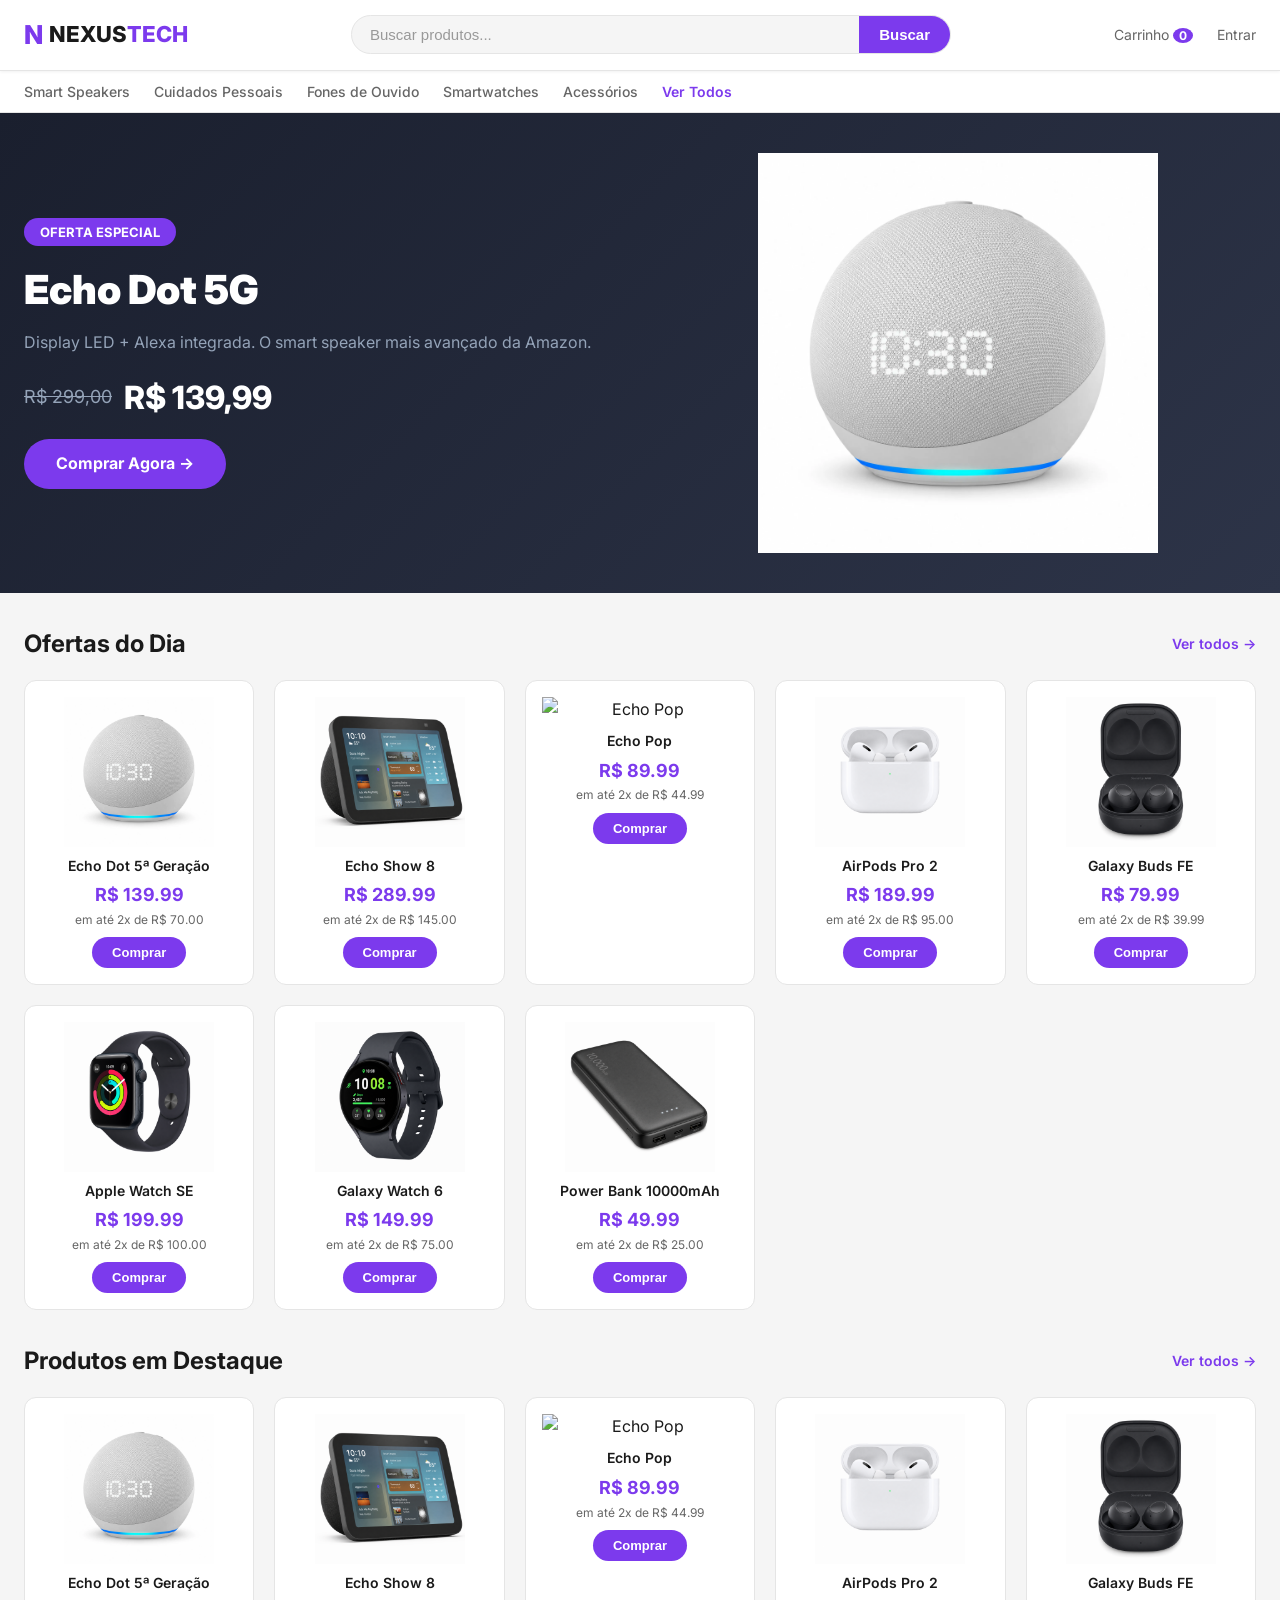
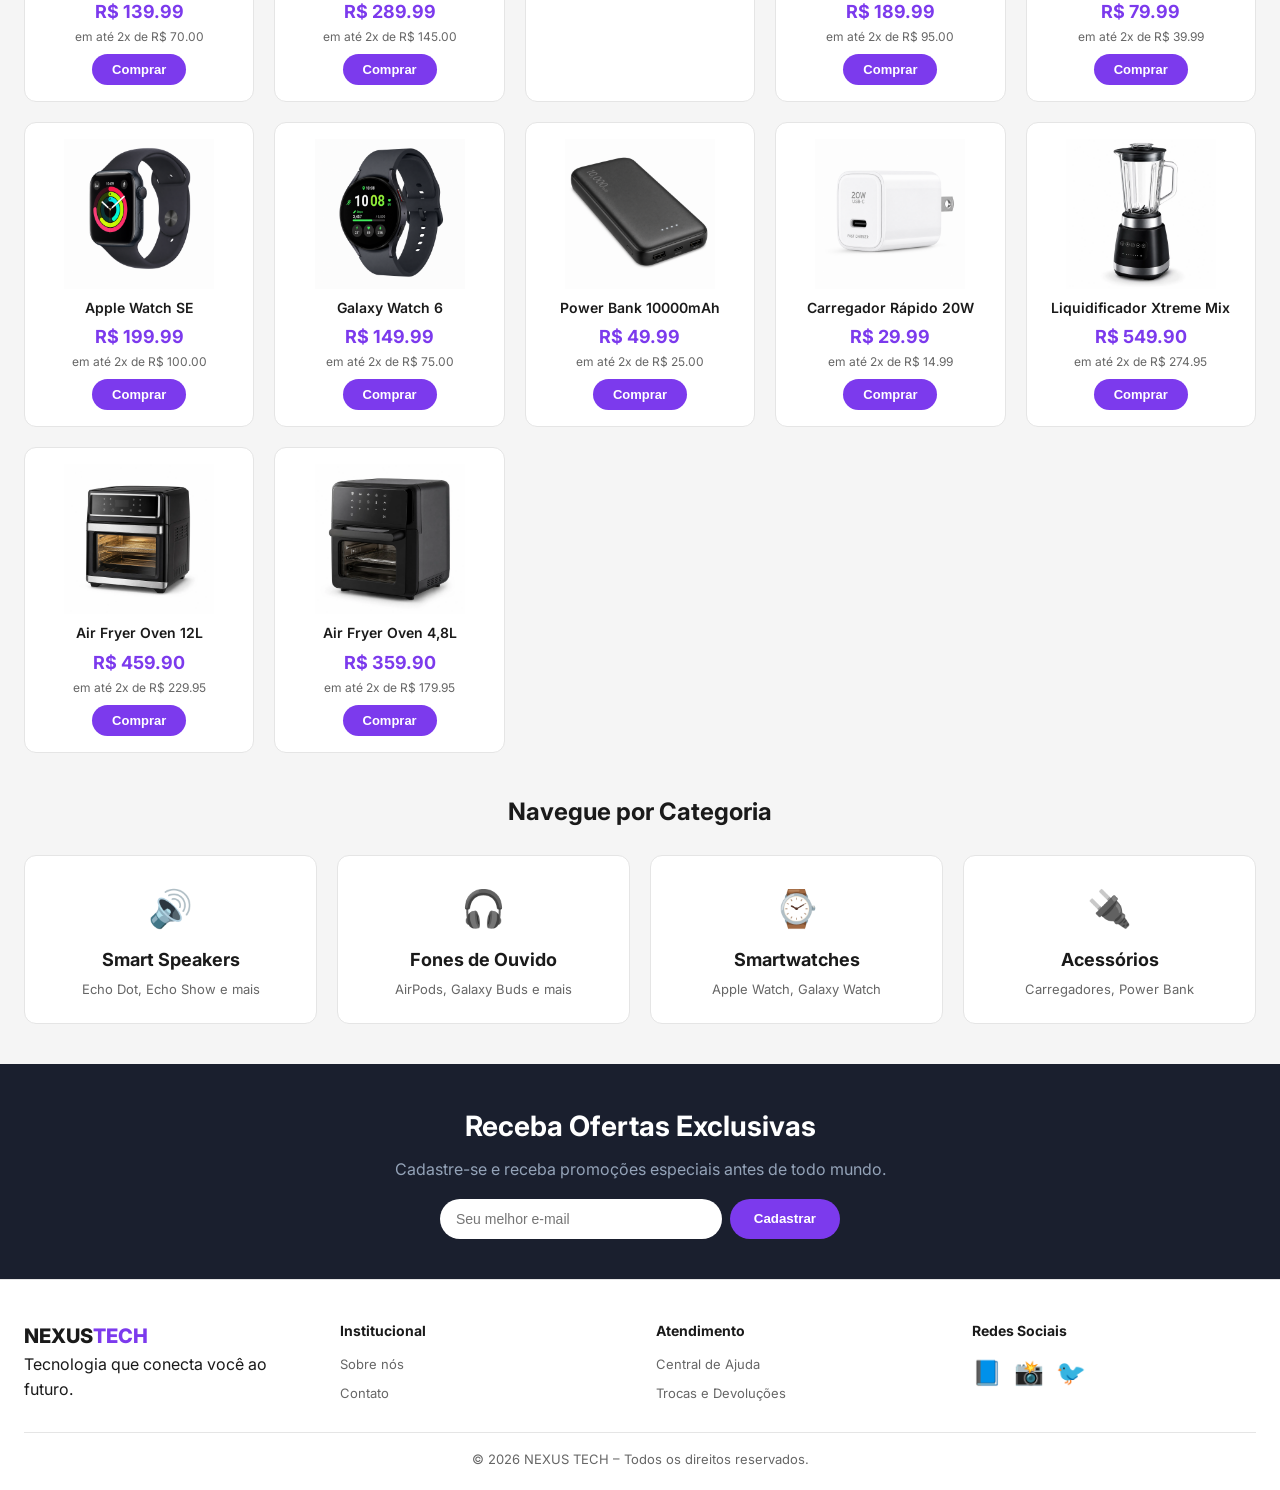
==== commit cca7df3d: "Add 'Cuidados Pessoais' to category menu" ====
--- a/index.html
+++ b/index.html
@@ -32,6 +32,7 @@
         <div class="container">
             <ul>
                 <li><a href="produtos.html?categoria=smart-speakers">Smart Speakers</a></li>
+                <li><a href="produtos.html?categoria=cuidados-pessoais">Cuidados Pessoais</a></li>
                 <li><a href="produtos.html?categoria=fones">Fones de Ouvido</a></li>
                 <li><a href="produtos.html?categoria=smartwatches">Smartwatches</a></li>
                 <li><a href="produtos.html?categoria=acessorios">Acessórios</a></li>
--- a/style.css
+++ b/style.css
@@ -1,6 +1,3 @@
-/* ============================================================
-   RESET E BASE
-   ============================================================ */
 * {
     margin: 0;
     padding: 0;
@@ -24,13 +21,7 @@
     color: #3483FA;
     text-decoration: none;
 }
-a:hover {
-    text-decoration: underline;
-}
-
-/* ============================================================
-   HEADER (estilo Mercado Livre)
-   ============================================================ */
+
 .header {
     background: #FFFFFF;
     padding: 14px 0;
@@ -53,19 +44,19 @@
     display: flex;
     align-items: center;
     gap: 6px;
-}
+    font-size: 22px;
+    font-weight: 800;
+    color: #1A1A1A;
+}
+
 .logo-icon {
     font-size: 26px;
-    color: #3483FA;
-}
-.logo-text {
-    font-size: 22px;
+    color: #7C3AED;
     font-weight: 800;
-    color: #1A1A1A;
-    letter-spacing: -0.5px;
-}
+}
+
 .logo-text span {
-    color: #3483FA;
+    color: #7C3AED;
 }
 
 .search-bar {
@@ -78,10 +69,12 @@
     border: 1px solid #E5E5E5;
     transition: 0.2s;
 }
+
 .search-bar:focus-within {
-    border-color: #3483FA;
-    box-shadow: 0 0 0 3px rgba(52, 131, 250, 0.15);
-}
+    border-color: #7C3AED;
+    box-shadow: 0 0 0 3px rgba(124, 58, 237, 0.15);
+}
+
 .search-bar input {
     flex: 1;
     padding: 10px 18px;
@@ -91,19 +84,23 @@
     font-size: 15px;
     outline: none;
 }
+
 .search-bar input::placeholder {
     color: #999;
 }
+
 .search-bar button {
-    background: #3483FA;
+    background: #7C3AED;
     border: none;
     padding: 0 20px;
     color: white;
-    font-size: 18px;
+    font-size: 15px;
+    font-weight: 600;
     cursor: pointer;
 }
+
 .search-bar button:hover {
-    background: #2A6FD8;
+    background: #6D28D9;
 }
 
 .header-actions {
@@ -113,11 +110,18 @@
     font-size: 14px;
     color: #666;
 }
-.header-actions strong {
-    color: #1A1A1A;
-}
+
+.header-actions a {
+    color: #666;
+    transition: 0.2s;
+}
+
+.header-actions a:hover {
+    color: #7C3AED;
+}
+
 .cart-count {
-    background: #3483FA;
+    background: #7C3AED;
     color: white;
     border-radius: 50%;
     padding: 0 6px;
@@ -125,610 +129,816 @@
     font-weight: 700;
 }
 
-/* ============================================================
-   BREADCRUMB
-   ============================================================ */
-.breadcrumb {
-    padding: 12px 0;
+.category-menu {
     background: #FFFFFF;
     border-bottom: 1px solid #E5E5E5;
+    padding: 8px 0;
+}
+
+.category-menu ul {
+    display: flex;
+    gap: 24px;
+    list-style: none;
+    flex-wrap: wrap;
+}
+
+.category-menu a {
+    color: #666;
+    font-weight: 500;
+    font-size: 14px;
+    transition: 0.2s;
+}
+
+.category-menu a:hover {
+    color: #7C3AED;
+}
+
+.category-menu .all-link {
+    color: #7C3AED;
+    font-weight: 600;
+}
+
+.banner-principal {
+    background: linear-gradient(135deg, #1A1F2E 0%, #2D3448 100%);
+    padding: 40px 0;
+    border-radius: 0;
+    margin-top: 0;
+}
+
+.banner-content {
+    display: grid;
+    grid-template-columns: 1fr 1fr;
+    gap: 40px;
+    align-items: center;
+}
+
+.banner-text {
+    color: #FFFFFF;
+}
+
+.banner-tag {
+    background: #7C3AED;
+    padding: 4px 16px;
+    border-radius: 30px;
     font-size: 13px;
-    color: #666;
-}
-.breadcrumb a {
-    color: #3483FA;
-}
-.breadcrumb span {
-    color: #1A1A1A;
-    font-weight: 500;
-}
-
-/* ============================================================
-   PÁGINA DO PRODUTO
-   ============================================================ */
-.product-page {
-    padding: 28px 0 48px;
-    background: #F5F5F5;
-}
-
-.product-grid {
+    font-weight: 700;
+    text-transform: uppercase;
+    display: inline-block;
+}
+
+.banner-text h1 {
+    font-size: 40px;
+    font-weight: 900;
+    margin: 12px 0 8px;
+}
+
+.banner-text p {
+    color: #94A3B8;
+    font-size: 16px;
+    margin-bottom: 16px;
+}
+
+.banner-price {
+    display: flex;
+    align-items: center;
+    gap: 12px;
+    margin-bottom: 16px;
+}
+
+.banner-price .price-old {
+    color: #94A3B8;
+    font-size: 18px;
+    text-decoration: line-through;
+}
+
+.banner-price .price-new {
+    font-size: 32px;
+    font-weight: 800;
+    color: #FFFFFF;
+}
+
+.btn-banner {
+    background: #7C3AED;
+    color: white;
+    padding: 12px 32px;
+    border-radius: 30px;
+    font-weight: 700;
+    font-size: 16px;
+    display: inline-block;
+    transition: 0.2s;
+}
+
+.btn-banner:hover {
+    background: #6D28D9;
+    transform: scale(1.02);
+}
+
+.banner-image img {
+    width: 100%;
+    max-width: 400px;
+    display: block;
+    margin: 0 auto;
+}
+
+.section-header {
+    display: flex;
+    justify-content: space-between;
+    align-items: center;
+    margin: 32px 0 16px;
+}
+
+.section-header h2 {
+    font-size: 24px;
+    font-weight: 700;
+    color: #1A1A1A;
+}
+
+.ver-todos {
+    color: #7C3AED;
+    font-weight: 600;
+    font-size: 14px;
+}
+
+.produtos-grid {
     display: grid;
-    grid-template-columns: 1fr 1.8fr 1fr;
-    gap: 24px;
-    margin-bottom: 40px;
-    background: #FFFFFF;
-    border-radius: 16px;
+    grid-template-columns: repeat(auto-fill, minmax(200px, 1fr));
+    gap: 20px;
+}
+
+.produto-card {
+    background: #FFFFFF;
+    border-radius: 12px;
+    padding: 16px;
+    border: 1px solid #E5E5E5;
+    transition: 0.2s;
+    display: flex;
+    flex-direction: column;
+    align-items: center;
+    text-align: center;
+}
+
+.produto-card:hover {
+    border-color: #7C3AED;
+    box-shadow: 0 4px 12px rgba(124, 58, 237, 0.1);
+    transform: translateY(-4px);
+}
+
+.produto-card img {
+    width: 100%;
+    max-height: 150px;
+    object-fit: contain;
+    margin-bottom: 8px;
+}
+
+.produto-card .produto-nome {
+    font-weight: 600;
+    font-size: 14px;
+    color: #1A1A1A;
+    margin-bottom: 4px;
+}
+
+.produto-card .produto-preco {
+    font-size: 18px;
+    font-weight: 700;
+    color: #7C3AED;
+}
+
+.produto-card .produto-parcelado {
+    font-size: 12px;
+    color: #666;
+}
+
+.produto-card .btn-comprar {
+    background: #7C3AED;
+    color: white;
+    border: none;
+    padding: 8px 20px;
+    border-radius: 30px;
+    font-weight: 600;
+    font-size: 13px;
+    cursor: pointer;
+    transition: 0.2s;
+    margin-top: 8px;
+}
+
+.produto-card .btn-comprar:hover {
+    background: #6D28D9;
+}
+
+.categorias-home {
+    padding: 40px 0;
+}
+
+.categorias-home h2 {
+    font-size: 24px;
+    font-weight: 700;
+    margin-bottom: 24px;
+    text-align: center;
+}
+
+.categorias-grid {
+    display: grid;
+    grid-template-columns: repeat(auto-fit, minmax(200px, 1fr));
+    gap: 20px;
+}
+
+.categoria-card {
+    background: #FFFFFF;
+    border-radius: 12px;
     padding: 24px;
-    box-shadow: 0 1px 6px rgba(0,0,0,0.06);
-}
-
-/* ============================================================
-   CARROSSEL
-   ============================================================ */
-.product-gallery {
-    width: 100%;
-    min-height: 300px;
-}
-
-.carousel-container {
-    position: relative;
-    width: 100%;
-    aspect-ratio: 1/1;
-    background: #F9F9F9;
-    border-radius: 12px;
-    overflow: hidden;
-    display: flex;
-    align-items: center;
-    justify-content: center;
-}
-
-.carousel-slides {
-    width: 100%;
-    height: 100%;
-    position: relative;
-}
-
-.carousel-slide {
-    position: absolute;
-    top: 0;
-    left: 0;
-    width: 100%;
-    height: 100%;
-    object-fit: contain;
-    opacity: 0;
-    transition: opacity 0.5s ease;
-    background: #F9F9F9;
-    padding: 16px;
-}
-
-.carousel-slide.active {
-    opacity: 1;
-}
-
-.carousel-btn {
-    position: absolute;
-    top: 50%;
-    transform: translateY(-50%);
-    background: rgba(255,255,255,0.9);
+    text-align: center;
+    border: 1px solid #E5E5E5;
+    transition: 0.2s;
+    color: #1A1A1A;
+}
+
+.categoria-card:hover {
+    border-color: #7C3AED;
+    transform: translateY(-4px);
+}
+
+.categoria-icon {
+    font-size: 36px;
+}
+
+.categoria-card h3 {
+    margin: 8px 0 4px;
+    font-size: 18px;
+}
+
+.categoria-card p {
+    font-size: 13px;
+    color: #666;
+}
+
+.newsletter {
+    background: #1A1F2E;
+    padding: 40px 0;
+    color: #FFFFFF;
+}
+
+.newsletter-inner {
+    text-align: center;
+}
+
+.newsletter h2 {
+    font-size: 28px;
+    font-weight: 700;
+}
+
+.newsletter p {
+    color: #94A3B8;
+    margin: 8px 0 16px;
+}
+
+.newsletter-form {
+    display: flex;
+    max-width: 400px;
+    margin: 0 auto;
+    gap: 8px;
+}
+
+.newsletter-form input {
+    flex: 1;
+    padding: 12px 16px;
+    border-radius: 30px;
     border: none;
-    width: 40px;
-    height: 40px;
-    border-radius: 50%;
-    font-size: 28px;
-    font-weight: 300;
-    color: #1A1A1A;
+    font-size: 14px;
+}
+
+.newsletter-form button {
+    background: #7C3AED;
+    color: white;
+    border: none;
+    padding: 12px 24px;
+    border-radius: 30px;
+    font-weight: 600;
     cursor: pointer;
-    box-shadow: 0 2px 8px rgba(0,0,0,0.1);
-    transition: 0.2s;
-    z-index: 2;
-    display: flex;
-    align-items: center;
-    justify-content: center;
-    line-height: 1;
-}
-
-.carousel-btn:hover {
-    background: #FFFFFF;
-    box-shadow: 0 4px 12px rgba(0,0,0,0.15);
-}
-
-.carousel-prev {
-    left: 12px;
-}
-
-.carousel-next {
-    right: 12px;
-}
-
-.carousel-dots {
-    position: absolute;
-    bottom: 16px;
-    left: 50%;
-    transform: translateX(-50%);
-    display: flex;
-    gap: 8px;
-    z-index: 2;
-}
-
-.dot {
-    width: 10px;
-    height: 10px;
-    border-radius: 50%;
-    background: rgba(255,255,255,0.6);
-    border: 1px solid rgba(0,0,0,0.1);
-    cursor: pointer;
-    transition: 0.2s;
-}
-
-.dot.active {
-    background: #3483FA;
-    border-color: #3483FA;
-    transform: scale(1.2);
-}
-
-.dot:hover {
-    background: #3483FA;
-}
-
-/* ============================================================
-   DETALHES DO PRODUTO
-   ============================================================ */
-.product-details {
+    transition: 0.2s;
+}
+
+.newsletter-form button:hover {
+    background: #6D28D9;
+}
+
+.footer {
+    background: #FFFFFF;
+    border-top: 1px solid #E5E5E5;
+    padding: 40px 0 20px;
+}
+
+.footer-grid {
+    display: grid;
+    grid-template-columns: repeat(auto-fit, minmax(180px, 1fr));
+    gap: 32px;
+}
+
+.footer-logo {
+    font-size: 20px;
+    font-weight: 800;
+    color: #1A1A1A;
+}
+
+.footer-logo span {
+    color: #7C3AED;
+}
+
+.footer-col h4 {
+    font-size: 14px;
+    font-weight: 700;
+    margin-bottom: 8px;
+}
+
+.footer-col a {
+    display: block;
+    color: #666;
+    font-size: 13px;
+    padding: 4px 0;
+    transition: 0.2s;
+}
+
+.footer-col a:hover {
+    color: #7C3AED;
+}
+
+.social-links {
+    display: flex;
+    gap: 12px;
+}
+
+.social-links a {
+    font-size: 24px;
+}
+
+.footer-bottom {
+    border-top: 1px solid #E5E5E5;
+    padding-top: 16px;
+    margin-top: 24px;
+    text-align: center;
+    font-size: 13px;
+    color: #666;
+}
+
+@media (max-width: 768px) {
+    .header-inner {
+        flex-wrap: wrap;
+    }
+    .search-bar {
+        order: 3;
+        flex-basis: 100%;
+        max-width: 100%;
+    }
+    .banner-content {
+        grid-template-columns: 1fr;
+        text-align: center;
+    }
+    .banner-price {
+        justify-content: center;
+    }
+    .banner-image img {
+        max-width: 200px;
+    }
+    .produtos-grid {
+        grid-template-columns: repeat(auto-fill, minmax(150px, 1fr));
+    }
+    .category-menu ul {
+        justify-content: center;
+        gap: 12px;
+    }
+    .newsletter-form {
+        flex-direction: column;
+        max-width: 100%;
+    }
+    .footer-grid {
+        grid-template-columns: 1fr 1fr;
+        gap: 16px;
+    }
+}
+
+@media (max-width: 480px) {
+    .banner-text h1 {
+        font-size: 28px;
+    }
+    .banner-price .price-new {
+        font-size: 24px;
+    }
+    .produtos-grid {
+        grid-template-columns: 1fr 1fr;
+    }
+    .categorias-grid {
+        grid-template-columns: 1fr 1fr;
+    }
+    .footer-grid {
+        grid-template-columns: 1fr;
+    }
+}
+
+.produto-detalhe-grid {
+    display: grid;
+    grid-template-columns: 1fr 1.5fr;
+    gap: 40px;
+    margin-top: 20px;
+}
+
+.produto-galeria {
     display: flex;
     flex-direction: column;
     gap: 12px;
 }
-.product-title {
-    font-size: 26px;
-    font-weight: 700;
-    color: #1A1A1A;
-    line-height: 1.2;
-}
-.product-rating {
+
+.galeria-principal {
+    background: #FFFFFF;
+    border-radius: 12px;
+    padding: 20px;
+    display: flex;
+    align-items: center;
+    justify-content: center;
+    border: 1px solid #E5E5E5;
+}
+
+.galeria-principal img {
+    max-width: 100%;
+    max-height: 400px;
+    object-fit: contain;
+}
+
+.galeria-miniaturas {
+    display: flex;
+    gap: 8px;
+    flex-wrap: wrap;
+}
+
+.galeria-miniaturas img {
+    width: 64px;
+    height: 64px;
+    object-fit: cover;
+    border-radius: 8px;
+    border: 2px solid transparent;
+    cursor: pointer;
+    background: #FFFFFF;
+    transition: 0.2s;
+}
+
+.galeria-miniaturas img:hover {
+    border-color: #7C3AED;
+}
+
+.produto-info {
+    display: flex;
+    flex-direction: column;
+    gap: 12px;
+}
+
+.produto-info h1 {
+    font-size: 28px;
+    font-weight: 700;
+    color: #1A1A1A;
+}
+
+.produto-rating {
     display: flex;
     align-items: center;
     gap: 10px;
 }
-.stars {
+
+.produto-rating .stars {
     color: #FBBF24;
     font-size: 18px;
     letter-spacing: 2px;
 }
-.rating-count {
-    color: #666;
-    font-size: 14px;
-}
-.product-brand {
-    font-size: 14px;
-    color: #666;
-}
-.product-brand strong {
-    color: #1A1A1A;
-}
-
-.product-price {
+
+.produto-rating .rating-count {
+    color: #666;
+    font-size: 14px;
+}
+
+.produto-preco-box {
     background: #F9F9F9;
+    padding: 16px 20px;
     border-radius: 12px;
-    padding: 16px 20px;
-    border: 1px solid #E5E5E5;
-}
-.price-old {
+    border: 1px solid #E5E5E5;
+}
+
+.produto-preco-box .price-old {
     color: #999;
     font-size: 16px;
     text-decoration: line-through;
-}
-.price-new {
-    font-size: 34px;
+    display: block;
+}
+
+.produto-preco-box .price-new {
+    font-size: 32px;
     font-weight: 800;
     color: #1A1A1A;
 }
-.price-installments {
+
+.produto-preco-box .price-installments {
     font-size: 15px;
     color: #666;
 }
-.price-installments strong {
-    color: #1A1A1A;
-}
-
-.product-delivery {
-    display: flex;
-    flex-wrap: wrap;
-    gap: 8px 16px;
-    padding: 8px 0;
-    font-size: 14px;
-    color: #666;
-}
-.delivery-free {
-    color: #00A650;
-    font-weight: 600;
-}
-.delivery-location {
-    color: #3483FA;
+
+.produto-estoque {
+    margin: 8px 0;
 }
 
 .in-stock {
     color: #00A650;
     font-weight: 600;
-    display: block;
-}
-
-.product-actions {
+}
+
+.produto-actions {
     display: flex;
     flex-wrap: wrap;
     gap: 10px;
     align-items: center;
 }
+
 .qty-selector {
     display: flex;
     align-items: center;
     gap: 8px;
 }
-.qty-selector label {
-    font-size: 14px;
-    color: #666;
-}
+
 .qty-selector select {
-    background: #FFFFFF;
-    border: 1px solid #E5E5E5;
-    color: #1A1A1A;
     padding: 8px 12px;
+    border: 1px solid #E5E5E5;
     border-radius: 8px;
-    font-size: 14px;
-}
+    background: #FFFFFF;
+    font-size: 14px;
+}
+
 .btn-cart {
-    background: #3483FA;
+    background: #7C3AED;
     color: white;
     border: none;
     padding: 12px 28px;
     border-radius: 30px;
     font-weight: 600;
-    font-size: 15px;
     cursor: pointer;
     transition: 0.2s;
 }
+
 .btn-cart:hover {
-    background: #2A6FD8;
-}
+    background: #6D28D9;
+}
+
 .btn-buy {
     background: #00A650;
     color: white;
     border: none;
+    padding: 12px 28px;
+    border-radius: 30px;
+    font-weight: 600;
+    cursor: pointer;
+    transition: 0.2s;
+}
+
+.btn-buy:hover {
+    background: #008C45;
+}
+
+.produto-descricao {
+    margin-top: 12px;
+}
+
+.produto-descricao h3 {
+    font-size: 18px;
+    font-weight: 700;
+    margin-bottom: 8px;
+}
+
+.produto-descricao p {
+    color: #444;
+    line-height: 1.6;
+}
+
+.produto-especificacoes {
+    margin-top: 12px;
+}
+
+.produto-especificacoes h3 {
+    font-size: 18px;
+    font-weight: 700;
+    margin-bottom: 8px;
+}
+
+.produto-especificacoes table {
+    width: 100%;
+    border-collapse: collapse;
+}
+
+.produto-especificacoes td {
+    padding: 8px 12px;
+    border-bottom: 1px solid #F0F0F0;
+    color: #444;
+}
+
+.produto-especificacoes td:first-child {
+    font-weight: 600;
+    color: #1A1A1A;
+    width: 40%;
+}
+
+@media (max-width: 768px) {
+    .produto-detalhe-grid {
+        grid-template-columns: 1fr;
+        gap: 24px;
+    }
+    .galeria-principal img {
+        max-height: 250px;
+    }
+    .galeria-miniaturas img {
+        width: 48px;
+        height: 48px;
+    }
+}
+
+    .carrinho-page {
+    padding: 32px 0;
+}
+
+.carrinho-page h1 {
+    font-size: 28px;
+    font-weight: 700;
+    margin-bottom: 24px;
+}
+
+#carrinho-items {
+    background: #FFFFFF;
+    border-radius: 12px;
+    padding: 16px;
+    border: 1px solid #E5E5E5;
+}
+
+.carrinho-vazio {
+    text-align: center;
+    color: #666;
+    padding: 40px 0;
+}
+
+.carrinho-item {
+    display: flex;
+    justify-content: space-between;
+    align-items: center;
+    padding: 16px 0;
+    border-bottom: 1px solid #F0F0F0;
+}
+
+.carrinho-item:last-child {
+    border-bottom: none;
+}
+
+.carrinho-item-info {
+    display: flex;
+    align-items: center;
+    gap: 16px;
+}
+
+.carrinho-item-info img {
+    width: 64px;
+    height: 64px;
+    object-fit: contain;
+    border-radius: 8px;
+    background: #F9F9F9;
+    border: 1px solid #E5E5E5;
+    padding: 4px;
+}
+
+.carrinho-item-info h4 {
+    font-size: 15px;
+    font-weight: 600;
+    color: #1A1A1A;
+}
+
+.carrinho-item-info span {
+    font-size: 14px;
+    color: #7C3AED;
+    font-weight: 700;
+}
+
+.carrinho-item-actions {
+    display: flex;
+    align-items: center;
+    gap: 12px;
+}
+
+.carrinho-item-actions input {
+    width: 50px;
+    padding: 6px 8px;
+    border: 1px solid #E5E5E5;
+    border-radius: 8px;
+    font-size: 14px;
+    text-align: center;
+}
+
+.carrinho-item-actions button {
+    background: #DC2626;
+    color: white;
+    border: none;
+    padding: 6px 12px;
+    border-radius: 8px;
+    font-size: 13px;
+    cursor: pointer;
+    transition: 0.2s;
+}
+
+.carrinho-item-actions button:hover {
+    background: #B91C1C;
+}
+
+.carrinho-resumo {
+    background: #FFFFFF;
+    border-radius: 12px;
+    padding: 20px;
+    margin-top: 24px;
+    border: 1px solid #E5E5E5;
+    display: flex;
+    justify-content: space-between;
+    align-items: center;
+    flex-wrap: wrap;
+    gap: 16px;
+}
+
+.carrinho-resumo h3 {
+    font-size: 18px;
+    font-weight: 700;
+}
+
+#carrinho-total {
+    font-size: 28px;
+    font-weight: 800;
+    color: #7C3AED;
+}
+
+.carrinho-resumo .btn-primary {
+    background: #7C3AED;
+    color: white;
+    border: none;
     padding: 12px 32px;
     border-radius: 30px;
     font-weight: 700;
-    font-size: 15px;
-    cursor: pointer;
-    transition: 0.2s;
-}
-.btn-buy:hover {
-    background: #008C45;
-}
-
-.btn-primary {
-    background: #3483FA;
-    color: white;
-    border: none;
-    padding: 14px 36px;
-    border-radius: 30px;
-    font-weight: 700;
     font-size: 16px;
     cursor: pointer;
     transition: 0.2s;
-    display: inline-flex;
-    align-items: center;
-    gap: 8px;
-}
-.btn-primary:hover {
-    background: #2A6FD8;
-}
-
-.product-seller {
-    font-size: 13px;
-    color: #666;
-}
-.product-seller strong {
-    color: #1A1A1A;
-}
-.product-returns {
-    font-size: 13px;
-    color: #666;
-}
-.product-security {
-    font-size: 13px;
-    color: #00A650;
-}
-
-/* ============================================================
-   SIDEBAR
-   ============================================================ */
-.sidebar-box {
-    background: #F9F9F9;
-    border: 1px solid #E5E5E5;
-    border-radius: 12px;
-    padding: 20px;
-    position: sticky;
-    top: 100px;
-}
-.sidebar-price .price-new {
-    font-size: 30px;
-}
-.sidebar-installments {
-    color: #666;
-    font-size: 14px;
-    margin-bottom: 16px;
-}
-.btn-buy-sidebar {
-    width: 100%;
-    background: #00A650;
-    color: white;
-    border: none;
-    padding: 14px;
+}
+
+.carrinho-resumo .btn-primary:hover {
+    background: #6D28D9;
+}
+
+.carrinho-resumo .btn-secondary {
+    background: transparent;
+    color: #666;
+    border: 1px solid #E5E5E5;
+    padding: 12px 24px;
     border-radius: 30px;
-    font-weight: 700;
-    font-size: 16px;
+    font-weight: 600;
+    font-size: 14px;
     cursor: pointer;
     transition: 0.2s;
-    margin-bottom: 8px;
-}
-.btn-buy-sidebar:hover {
-    background: #008C45;
-}
-.btn-cart-sidebar {
-    width: 100%;
-    background: #3483FA;
-    color: white;
-    border: none;
-    padding: 14px;
-    border-radius: 30px;
-    font-weight: 600;
-    font-size: 16px;
-    cursor: pointer;
-    transition: 0.2s;
-}
-.btn-cart-sidebar:hover {
-    background: #2A6FD8;
-}
-.sidebar-seller {
-    margin-top: 12px;
-    font-size: 13px;
-    color: #666;
-}
-.sidebar-seller strong {
-    color: #1A1A1A;
-}
-
-/* ============================================================
-   DESCRIÇÃO E ESPECIFICAÇÕES
-   ============================================================ */
-.product-description,
-.product-specs {
+}
+
+.carrinho-resumo .btn-secondary:hover {
+    background: #F5F5F5;
+}
+
+@media (max-width: 768px) {
+    .carrinho-item {
+        flex-direction: column;
+        align-items: stretch;
+        gap: 12px;
+    }
+    .carrinho-item-actions {
+        justify-content: space-between;
+    }
+    .carrinho-resumo {
+        flex-direction: column;
+        text-align: center;
+    }
+    #carrinho-total {
+        font-size: 24px;
+    }
+}
+
+.checkout-step {
+    display: none;
+}
+.checkout-step.active {
+    display: block;
+}
+.checkout-container {
     background: #FFFFFF;
     border-radius: 16px;
     padding: 24px;
-    margin-top: 20px;
+    max-width: 600px;
+    margin: 0 auto;
     box-shadow: 0 1px 6px rgba(0,0,0,0.06);
 }
-.product-description h2,
-.product-specs h2 {
+.checkout-step h2 {
     font-size: 22px;
     font-weight: 700;
-    color: #1A1A1A;
-    margin-bottom: 12px;
-}
-.desc-content p {
-    color: #444;
-    margin-bottom: 12px;
-    line-height: 1.8;
-}
-.desc-content ul {
-    list-style: none;
-    padding: 0;
-}
-.desc-content ul li {
-    padding: 6px 0;
-    color: #444;
-    border-bottom: 1px solid #F0F0F0;
-}
-.desc-content ul li:last-child {
-    border-bottom: none;
-}
-.product-specs table {
-    width: 100%;
-    border-collapse: collapse;
-}
-.product-specs td {
-    padding: 10px 12px;
-    border-bottom: 1px solid #F0F0F0;
-    color: #444;
-}
-.product-specs td:first-child {
-    font-weight: 600;
-    color: #1A1A1A;
-    width: 40%;
-}
-
-/* ============================================================
-   CARRINHO MODAL
-   ============================================================ */
-.cart-overlay {
-    display: none;
-    position: fixed;
-    inset: 0;
-    background: rgba(0,0,0,0.5);
-    z-index: 999;
-    align-items: center;
-    justify-content: center;
-}
-.cart-overlay.active {
-    display: flex;
-}
-.cart-modal {
-    background: #FFFFFF;
-    border-radius: 20px;
-    max-width: 480px;
-    width: 90%;
-    max-height: 80vh;
-    padding: 24px;
-    box-shadow: 0 20px 60px rgba(0,0,0,0.2);
-    overflow-y: auto;
-}
-.cart-header {
-    display: flex;
-    justify-content: space-between;
-    align-items: center;
-    margin-bottom: 16px;
-}
-.cart-header h3 {
-    font-size: 22px;
-    color: #1A1A1A;
-}
-.cart-close {
-    background: transparent;
-    border: none;
-    color: #999;
-    font-size: 24px;
-    cursor: pointer;
-}
-.cart-close:hover {
-    color: #1A1A1A;
-}
-.cart-items {
-    min-height: 80px;
-}
-.cart-item {
-    display: flex;
-    justify-content: space-between;
-    padding: 10px 0;
-    border-bottom: 1px solid #F0F0F0;
-}
-.cart-item .item-name {
-    color: #1A1A1A;
-}
-.cart-item .item-price {
-    color: #3483FA;
-    font-weight: 600;
-}
-.cart-total {
-    display: flex;
-    justify-content: space-between;
-    padding: 16px 0;
-    font-size: 18px;
-    font-weight: 700;
-    border-top: 2px solid #3483FA;
-    margin-top: 8px;
-}
-.cart-total span:last-child {
-    color: #3483FA;
-}
-#cart-checkout {
-    width: 100%;
-    justify-content: center;
-    margin-top: 8px;
-}
-
-/* ============================================================
-   CHECKOUT
-   ============================================================ */
-.checkout-overlay {
-    display: none;
-    position: fixed;
-    inset: 0;
-    background: rgba(0,0,0,0.5);
-    z-index: 1000;
-    align-items: center;
-    justify-content: center;
-}
-.checkout-overlay.active {
-    display: flex;
-}
-.checkout-modal {
-    background: #FFFFFF;
-    border-radius: 24px;
-    max-width: 540px;
-    width: 90%;
-    max-height: 90vh;
-    overflow-y: auto;
-    padding: 32px 28px;
-    box-shadow: 0 20px 60px rgba(0,0,0,0.2);
-    position: relative;
-}
-.checkout-close {
-    position: absolute;
-    top: 16px;
-    right: 20px;
-    background: transparent;
-    border: none;
-    color: #999;
-    font-size: 24px;
-    cursor: pointer;
-}
-.checkout-close:hover {
-    color: #1A1A1A;
-}
-.checkout-step {
-    display: none;
-    animation: fadeUp 0.3s ease;
-}
-.checkout-step.active {
-    display: block;
-}
-@keyframes fadeUp {
-    from { opacity: 0; transform: translateY(12px); }
-    to { opacity: 1; transform: translateY(0); }
-}
-.checkout-step h2 {
-    font-size: 24px;
-    font-weight: 700;
     margin-bottom: 20px;
-    color: #1A1A1A;
-}
-
-.form-group {
-    margin-bottom: 14px;
-}
-.form-group label {
-    display: block;
-    font-size: 13px;
-    font-weight: 500;
-    color: #666;
-    margin-bottom: 4px;
-}
-.form-group input,
-.form-group select {
-    width: 100%;
-    padding: 12px 16px;
-    background: #F9F9F9;
-    border: 1px solid #E5E5E5;
-    border-radius: 10px;
-    color: #1A1A1A;
-    font-size: 15px;
-    transition: 0.2s;
-}
-.form-group input:focus,
-.form-group select:focus {
-    outline: none;
-    border-color: #3483FA;
-    box-shadow: 0 0 0 3px rgba(52, 131, 250, 0.1);
-}
-.form-group input::placeholder {
-    color: #999;
-}
-.form-row {
-    display: grid;
-    grid-template-columns: 1fr 1fr;
-    gap: 12px;
-}
-.checkout-next {
-    width: 100%;
-    justify-content: center;
-    margin-top: 8px;
-}
-.checkout-finalizar {
-    width: 100%;
-    justify-content: center;
-    margin-top: 8px;
-}
-
+}
 .checkout-success {
     text-align: center;
     padding: 20px 0;
@@ -737,6 +947,7 @@
     font-size: 64px;
     display: block;
     margin-bottom: 12px;
+    color: #00A650;
 }
 .checkout-success h2 {
     color: #00A650;
@@ -747,128 +958,3 @@
     font-size: 16px;
     margin: 12px 0 24px;
 }
-#btn-voltar-loja {
-    background: #3483FA;
-}
-#btn-voltar-loja:hover {
-    background: #2A6FD8;
-}
-
-/* ============================================================
-   FOOTER
-   ============================================================ */
-.footer {
-    padding: 20px 0;
-    background: #FFFFFF;
-    border-top: 1px solid #E5E5E5;
-}
-.footer-inner {
-    display: flex;
-    justify-content: space-between;
-    align-items: center;
-    flex-wrap: wrap;
-    gap: 12px;
-}
-.footer-logo {
-    display: flex;
-    align-items: center;
-    gap: 6px;
-}
-.footer-logo .logo-text {
-    font-size: 18px;
-}
-.footer p {
-    color: #999;
-    font-size: 14px;
-}
-
-/* ============================================================
-   RESPONSIVO
-   ============================================================ */
-@media (max-width: 1024px) {
-    .product-grid {
-        grid-template-columns: 1fr 1fr;
-    }
-    .product-sidebar {
-        grid-column: span 2;
-    }
-    .sidebar-box {
-        display: flex;
-        flex-wrap: wrap;
-        align-items: center;
-        gap: 16px;
-        justify-content: space-between;
-    }
-    .btn-buy-sidebar, .btn-cart-sidebar {
-        flex: 1;
-        min-width: 150px;
-    }
-}
-@media (max-width: 768px) {
-    .header-inner {
-        flex-wrap: wrap;
-    }
-    .search-bar {
-        order: 3;
-        flex-basis: 100%;
-        max-width: 100%;
-    }
-    .product-grid {
-        grid-template-columns: 1fr;
-    }
-    .product-sidebar {
-        grid-column: 1;
-    }
-    .sidebar-box {
-        flex-direction: column;
-        align-items: stretch;
-    }
-    .product-title {
-        font-size: 22px;
-    }
-    .price-new {
-        font-size: 28px;
-    }
-    .product-actions {
-        flex-direction: column;
-        align-items: stretch;
-    }
-    .btn-cart, .btn-buy {
-        width: 100%;
-        justify-content: center;
-    }
-    .form-row {
-        grid-template-columns: 1fr;
-    }
-    .footer-inner {
-        flex-direction: column;
-        text-align: center;
-    }
-    .checkout-modal {
-        padding: 24px 16px;
-    }
-    .carousel-btn {
-        width: 32px;
-        height: 32px;
-        font-size: 22px;
-    }
-    .carousel-prev {
-        left: 6px;
-    }
-    .carousel-next {
-        right: 6px;
-    }
-    .dot {
-        width: 8px;
-        height: 8px;
-    }
-}
-@media (max-width: 480px) {
-    .header-actions {
-        font-size: 12px;
-        gap: 12px;
-    }
-    .logo-text {
-        font-size: 18px;
-    }
-}
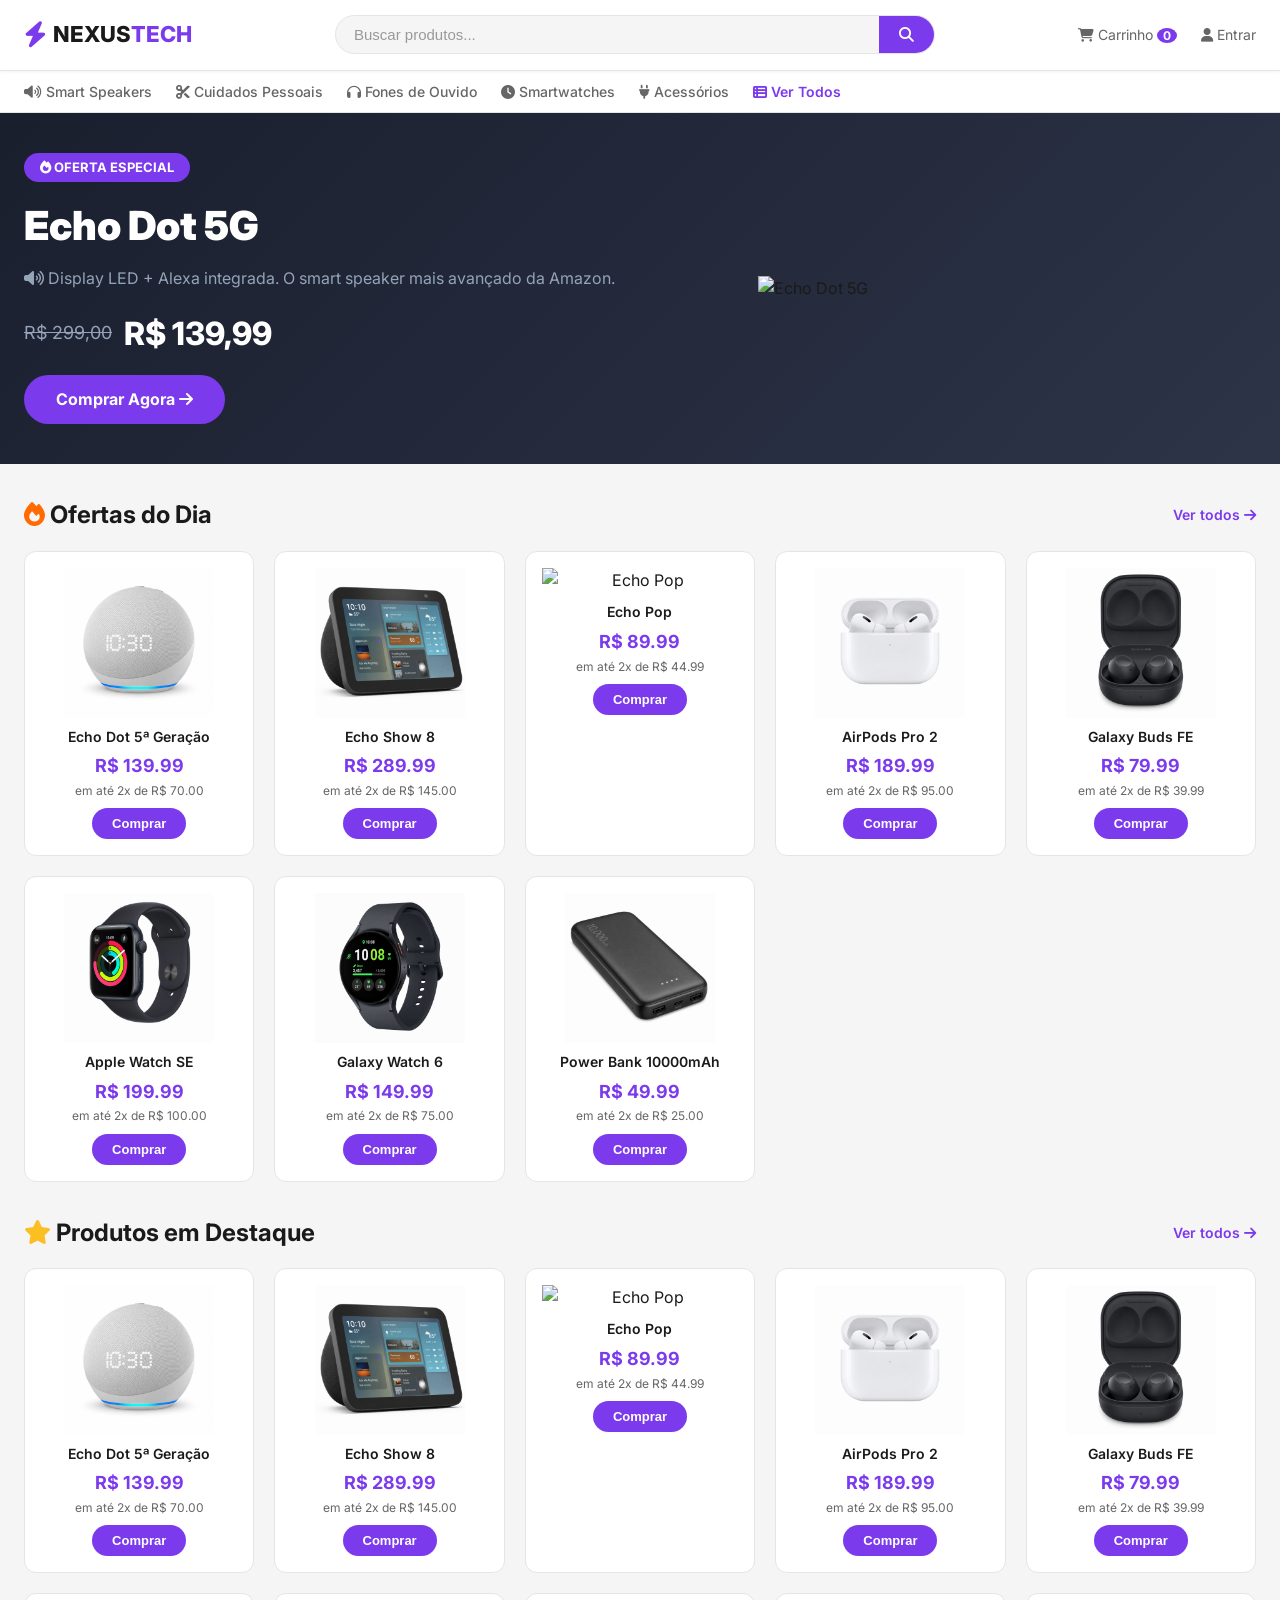
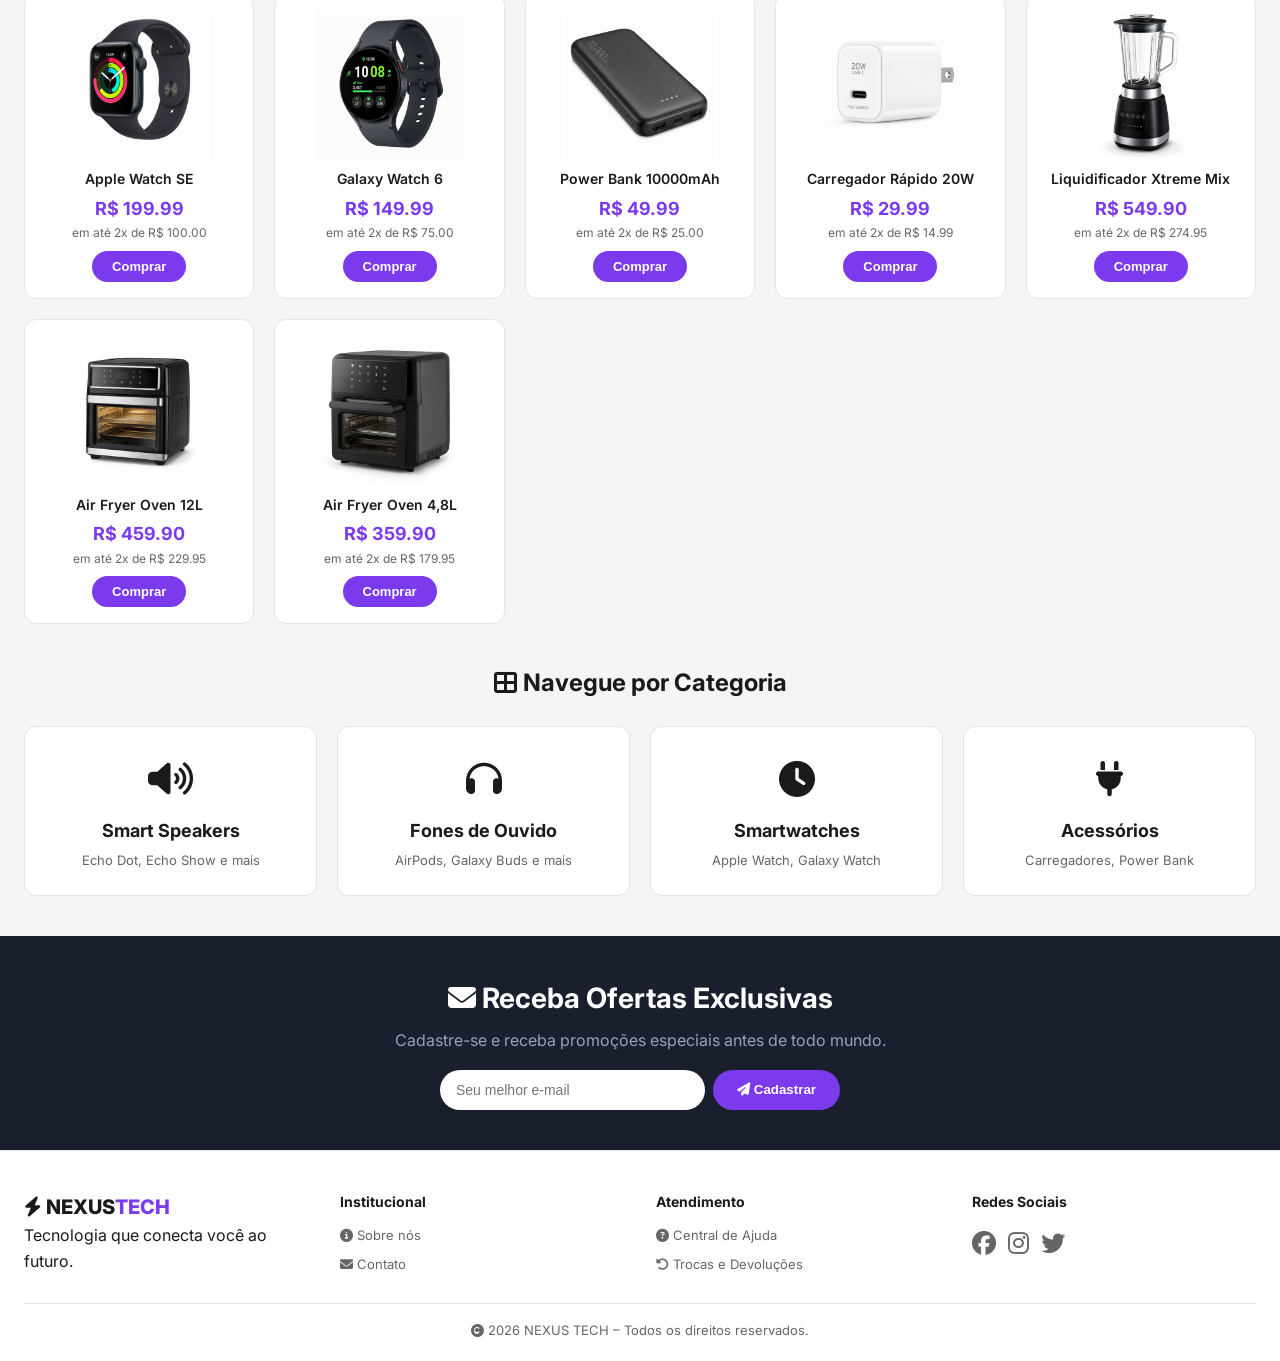
==== commit 6fbb6e47: "Add Font Awesome icons to index.html" ====
--- a/index.html
+++ b/index.html
@@ -6,24 +6,25 @@
     <title>NEXUS TECH – Tecnologia que conecta</title>
     <link rel="stylesheet" href="style.css" />
     <link href="https://fonts.googleapis.com/css2?family=Inter:wght@300;400;500;600;700;800;900&display=swap" rel="stylesheet" />
+    <link rel="stylesheet" href="https://cdnjs.cloudflare.com/ajax/libs/font-awesome/6.5.0/css/all.min.css" />
 </head>
 <body>
 
     <header class="header">
         <div class="container header-inner">
             <a href="index.html" class="logo">
-                <span class="logo-icon">N</span>
+                <span class="logo-icon"><i class="fas fa-bolt"></i></span>
                 <span class="logo-text">NEXUS<span>TECH</span></span>
             </a>
             <div class="search-bar">
                 <input type="text" id="search-input" placeholder="Buscar produtos..." />
-                <button id="search-btn">Buscar</button>
+                <button id="search-btn"><i class="fas fa-search"></i></button>
             </div>
             <div class="header-actions">
                 <a href="carrinho.html" class="cart-link">
-                    Carrinho <span class="cart-count" id="cart-count">0</span>
+                    <i class="fas fa-shopping-cart"></i> Carrinho <span class="cart-count" id="cart-count">0</span>
                 </a>
-                <a href="#" class="login-link">Entrar</a>
+                <a href="#" class="login-link"><i class="fas fa-user"></i> Entrar</a>
             </div>
         </div>
     </header>
@@ -31,12 +32,12 @@
     <nav class="category-menu">
         <div class="container">
             <ul>
-                <li><a href="produtos.html?categoria=smart-speakers">Smart Speakers</a></li>
-                <li><a href="produtos.html?categoria=cuidados-pessoais">Cuidados Pessoais</a></li>
-                <li><a href="produtos.html?categoria=fones">Fones de Ouvido</a></li>
-                <li><a href="produtos.html?categoria=smartwatches">Smartwatches</a></li>
-                <li><a href="produtos.html?categoria=acessorios">Acessórios</a></li>
-                <li><a href="produtos.html" class="all-link">Ver Todos</a></li>
+                <li><a href="produtos.html?categoria=smart-speakers"><i class="fas fa-volume-up"></i> Smart Speakers</a></li>
+                <li><a href="produtos.html?categoria=cuidados-pessoais"><i class="fas fa-cut"></i> Cuidados Pessoais</a></li>
+                <li><a href="produtos.html?categoria=fones"><i class="fas fa-headphones"></i> Fones de Ouvido</a></li>
+                <li><a href="produtos.html?categoria=smartwatches"><i class="fas fa-clock"></i> Smartwatches</a></li>
+                <li><a href="produtos.html?categoria=acessorios"><i class="fas fa-plug"></i> Acessórios</a></li>
+                <li><a href="produtos.html" class="all-link"><i class="fas fa-th-list"></i> Ver Todos</a></li>
             </ul>
         </div>
     </nav>
@@ -45,17 +46,17 @@
         <div class="container">
             <div class="banner-content">
                 <div class="banner-text">
-                    <span class="banner-tag">Oferta Especial</span>
+                    <span class="banner-tag"><i class="fas fa-fire"></i> Oferta Especial</span>
                     <h1>Echo Dot 5G</h1>
-                    <p>Display LED + Alexa integrada. O smart speaker mais avançado da Amazon.</p>
+                    <p><i class="fas fa-volume-up"></i> Display LED + Alexa integrada. O smart speaker mais avançado da Amazon.</p>
                     <div class="banner-price">
                         <span class="price-old">R$ 299,00</span>
                         <span class="price-new">R$ 139,99</span>
                     </div>
-                    <a href="produto.html?id=1" class="btn-banner">Comprar Agora →</a>
+                    <a href="produto.html?id=1" class="btn-banner">Comprar Agora <i class="fas fa-arrow-right"></i></a>
                 </div>
                 <div class="banner-image">
-                    <img src="imagens/echo-dot-1.png" alt="Echo Dot 5G" />
+                    <img src="imagens/echo-dot-transparente.png" alt="Echo Dot 5G" />
                 </div>
             </div>
         </div>
@@ -64,8 +65,8 @@
     <section class="ofertas-dia">
         <div class="container">
             <div class="section-header">
-                <h2>Ofertas do Dia</h2>
-                <a href="produtos.html" class="ver-todos">Ver todos →</a>
+                <h2><i class="fas fa-fire" style="color:#FF6B00;"></i> Ofertas do Dia</h2>
+                <a href="produtos.html" class="ver-todos">Ver todos <i class="fas fa-arrow-right"></i></a>
             </div>
             <div class="produtos-grid" id="ofertas-container"></div>
         </div>
@@ -74,8 +75,8 @@
     <section class="destaques">
         <div class="container">
             <div class="section-header">
-                <h2>Produtos em Destaque</h2>
-                <a href="produtos.html" class="ver-todos">Ver todos →</a>
+                <h2><i class="fas fa-star" style="color:#FBBF24;"></i> Produtos em Destaque</h2>
+                <a href="produtos.html" class="ver-todos">Ver todos <i class="fas fa-arrow-right"></i></a>
             </div>
             <div class="produtos-grid" id="destaques-container"></div>
         </div>
@@ -83,25 +84,25 @@
 
     <section class="categorias-home">
         <div class="container">
-            <h2>Navegue por Categoria</h2>
+            <h2><i class="fas fa-th-large"></i> Navegue por Categoria</h2>
             <div class="categorias-grid">
                 <a href="produtos.html?categoria=smart-speakers" class="categoria-card">
-                    <span class="categoria-icon">🔊</span>
+                    <span class="categoria-icon"><i class="fas fa-volume-up"></i></span>
                     <h3>Smart Speakers</h3>
                     <p>Echo Dot, Echo Show e mais</p>
                 </a>
                 <a href="produtos.html?categoria=fones" class="categoria-card">
-                    <span class="categoria-icon">🎧</span>
+                    <span class="categoria-icon"><i class="fas fa-headphones"></i></span>
                     <h3>Fones de Ouvido</h3>
                     <p>AirPods, Galaxy Buds e mais</p>
                 </a>
                 <a href="produtos.html?categoria=smartwatches" class="categoria-card">
-                    <span class="categoria-icon">⌚</span>
+                    <span class="categoria-icon"><i class="fas fa-clock"></i></span>
                     <h3>Smartwatches</h3>
                     <p>Apple Watch, Galaxy Watch</p>
                 </a>
                 <a href="produtos.html?categoria=acessorios" class="categoria-card">
-                    <span class="categoria-icon">🔌</span>
+                    <span class="categoria-icon"><i class="fas fa-plug"></i></span>
                     <h3>Acessórios</h3>
                     <p>Carregadores, Power Bank</p>
                 </a>
@@ -111,11 +112,11 @@
 
     <section class="newsletter">
         <div class="container newsletter-inner">
-            <h2>Receba Ofertas Exclusivas</h2>
+            <h2><i class="fas fa-envelope"></i> Receba Ofertas Exclusivas</h2>
             <p>Cadastre-se e receba promoções especiais antes de todo mundo.</p>
             <form class="newsletter-form">
                 <input type="email" placeholder="Seu melhor e-mail" required />
-                <button type="submit">Cadastrar</button>
+                <button type="submit"><i class="fas fa-paper-plane"></i> Cadastrar</button>
             </form>
         </div>
     </section>
@@ -124,30 +125,30 @@
         <div class="container">
             <div class="footer-grid">
                 <div class="footer-col">
-                    <div class="footer-logo">NEXUS<span>TECH</span></div>
+                    <div class="footer-logo"><i class="fas fa-bolt"></i> NEXUS<span>TECH</span></div>
                     <p>Tecnologia que conecta você ao futuro.</p>
                 </div>
                 <div class="footer-col">
                     <h4>Institucional</h4>
-                    <a href="sobre.html">Sobre nós</a>
-                    <a href="contato.html">Contato</a>
+                    <a href="sobre.html"><i class="fas fa-info-circle"></i> Sobre nós</a>
+                    <a href="contato.html"><i class="fas fa-envelope"></i> Contato</a>
                 </div>
                 <div class="footer-col">
                     <h4>Atendimento</h4>
-                    <a href="#">Central de Ajuda</a>
-                    <a href="#">Trocas e Devoluções</a>
+                    <a href="#"><i class="fas fa-question-circle"></i> Central de Ajuda</a>
+                    <a href="#"><i class="fas fa-undo-alt"></i> Trocas e Devoluções</a>
                 </div>
                 <div class="footer-col">
                     <h4>Redes Sociais</h4>
                     <div class="social-links">
-                        <a href="#">📘</a>
-                        <a href="#">📸</a>
-                        <a href="#">🐦</a>
+                        <a href="#"><i class="fab fa-facebook"></i></a>
+                        <a href="#"><i class="fab fa-instagram"></i></a>
+                        <a href="#"><i class="fab fa-twitter"></i></a>
                     </div>
                 </div>
             </div>
             <div class="footer-bottom">
-                <p>© 2026 NEXUS TECH – Todos os direitos reservados.</p>
+                <p><i class="fas fa-copyright"></i> 2026 NEXUS TECH – Todos os direitos reservados.</p>
             </div>
         </div>
     </footer>
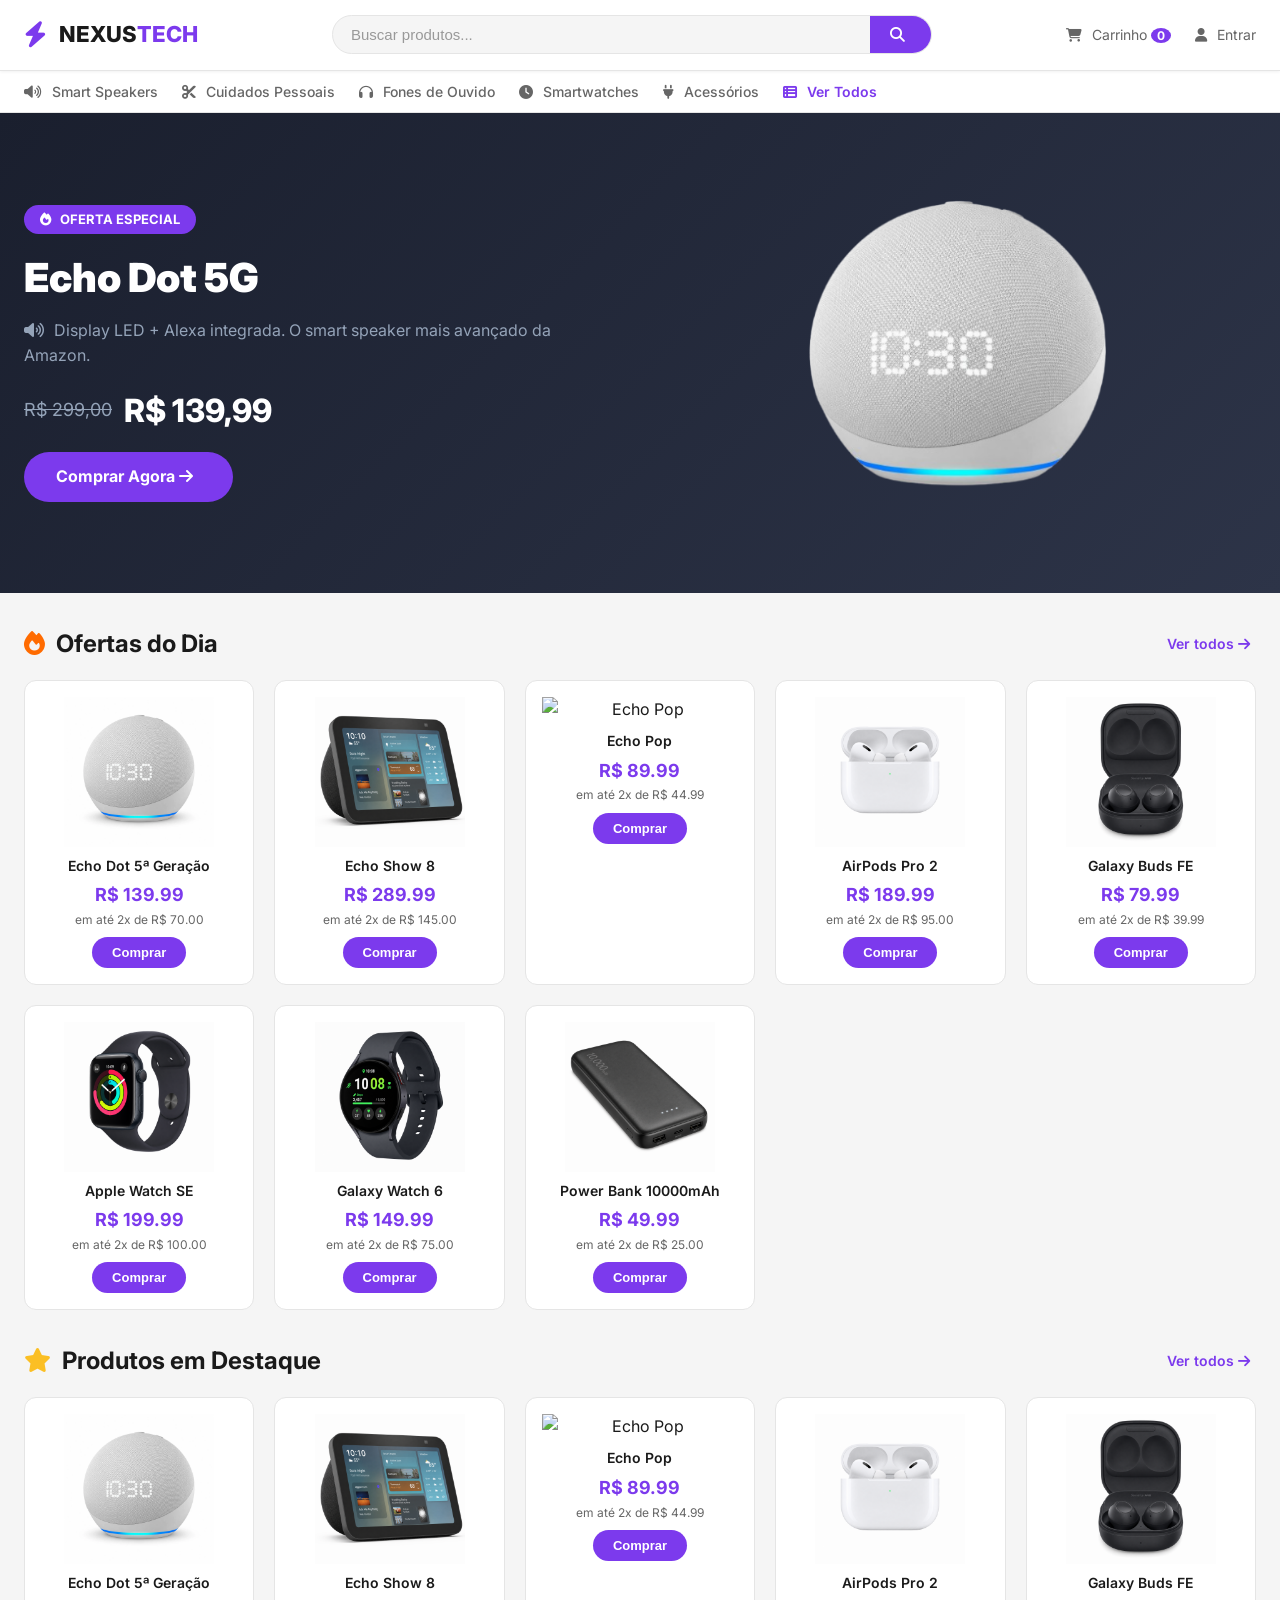
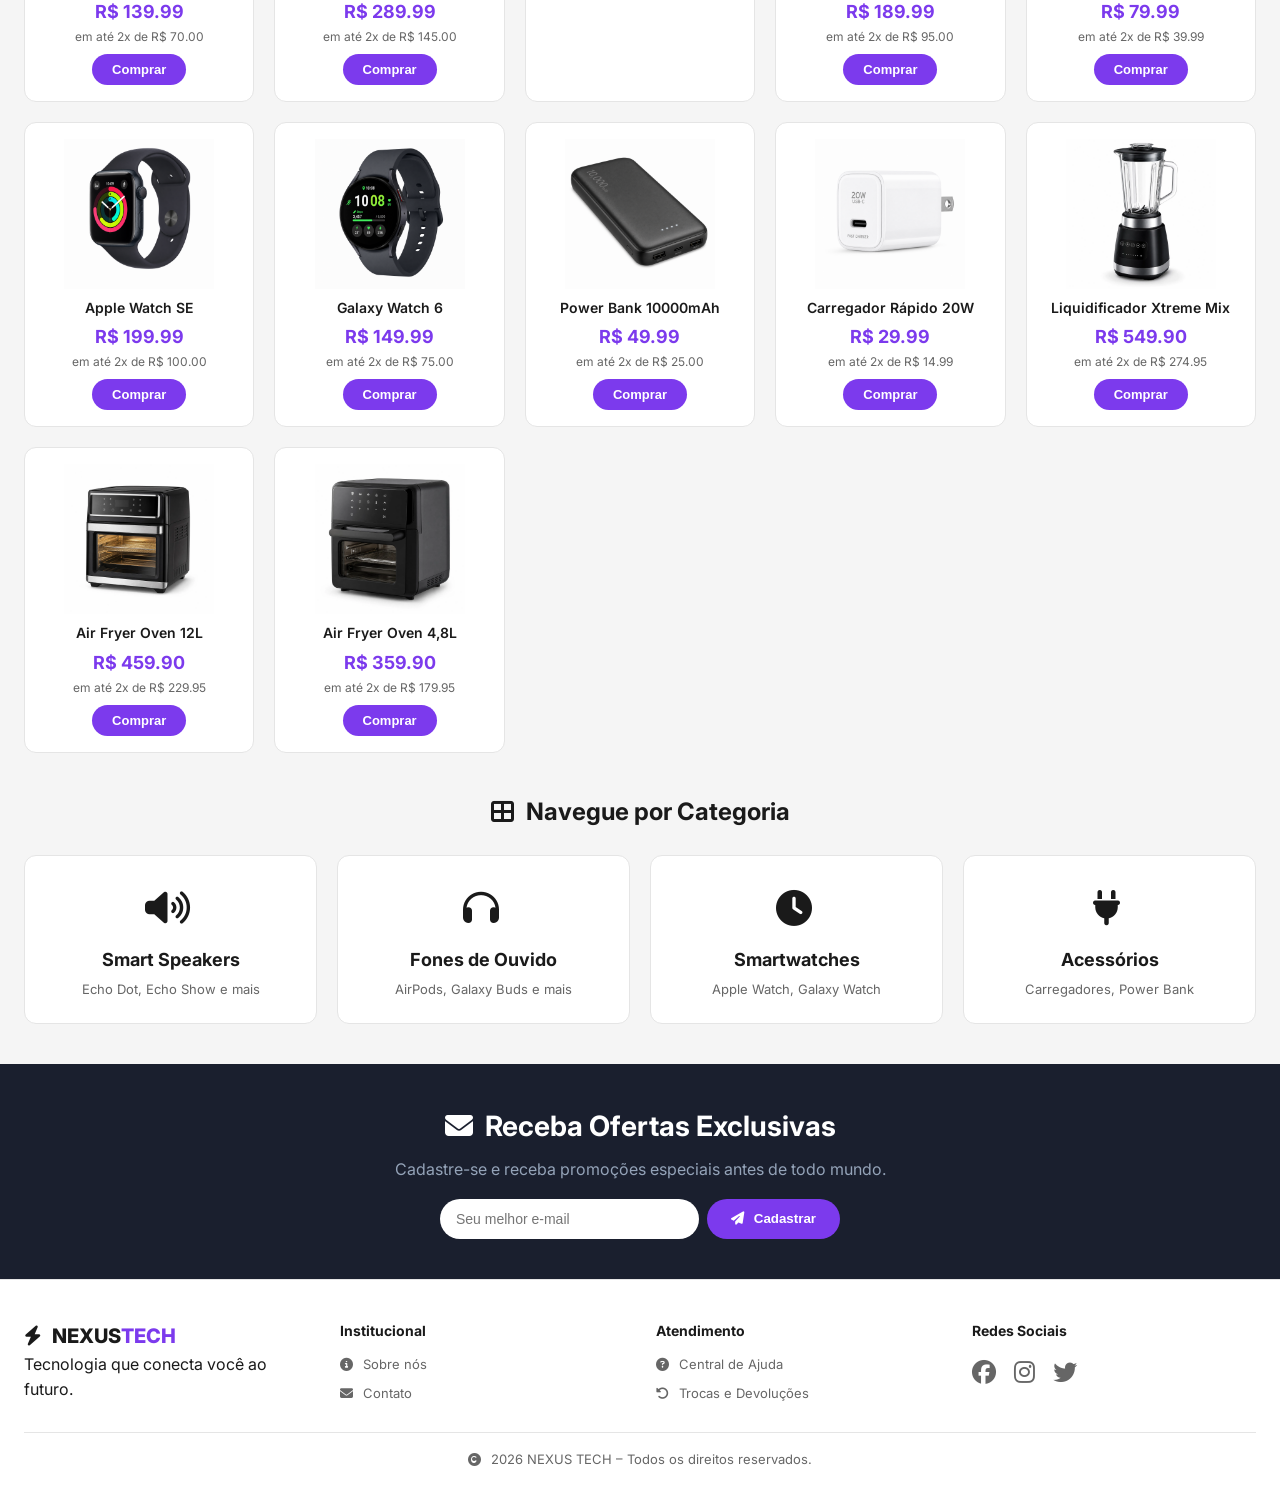
==== commit 38e29e5b: "Update banner image source in index.html" ====
--- a/index.html
+++ b/index.html
@@ -56,7 +56,7 @@
                     <a href="produto.html?id=1" class="btn-banner">Comprar Agora <i class="fas fa-arrow-right"></i></a>
                 </div>
                 <div class="banner-image">
-                    <img src="imagens/echo-dot-transparente.png" alt="Echo Dot 5G" />
+                    <img src="imagens/echo-dot-1.png" alt="Echo Dot 5G" />
                 </div>
             </div>
         </div>
--- a/style.css
+++ b/style.css
@@ -20,6 +20,9 @@
 a {
     color: #3483FA;
     text-decoration: none;
+}
+a:hover {
+    text-decoration: underline;
 }
 
 .header {
@@ -72,7 +75,7 @@
 
 .search-bar:focus-within {
     border-color: #7C3AED;
-    box-shadow: 0 0 0 3px rgba(124, 58, 237, 0.15);
+    box-shadow: 0 0 0 3px rgba(124,58,237,0.15);
 }
 
 .search-bar input {
@@ -279,7 +282,7 @@
 
 .produto-card:hover {
     border-color: #7C3AED;
-    box-shadow: 0 4px 12px rgba(124, 58, 237, 0.1);
+    box-shadow: 0 4px 12px rgba(124,58,237,0.1);
     transform: translateY(-4px);
 }
 
@@ -479,6 +482,63 @@
     color: #666;
 }
 
+/* ===== CURSOR DE AÇÃO PARA ELEMENTOS CLICÁVEIS ===== */
+.produto-card,
+.produto-card img,
+.produto-card .btn-comprar,
+.produto-card .produto-nome,
+.categoria-card,
+.btn-cart,
+.btn-buy,
+.btn-buy-sidebar,
+.btn-cart-sidebar,
+.logo,
+.nav a,
+.btn-header,
+.btn-menu,
+.btn-new-chat,
+.btn-sair,
+.btn-primary,
+.btn-secondary,
+.btn-danger,
+.toolbar-btn,
+.mode-btn,
+.cart-link,
+.login-link,
+.sidebar .nav-item,
+.drawer-item,
+.conversa-item,
+.aula-item,
+.ver-todos,
+.breadcrumb a,
+.banner-text a,
+.chat-input-area button,
+#btn-upload-pdf,
+#btn-chat-enviar,
+.upload-btn,
+.carousel-btn,
+.dot,
+.footer a,
+.social-links a {
+    cursor: pointer;
+}
+
+/* ===== ÍCONES COM ESPAÇAMENTO ===== */
+i {
+    margin-right: 6px;
+}
+
+.btn-primary i,
+.btn-buy i,
+.btn-cart i,
+.btn-banner i {
+    margin-right: 8px;
+}
+
+.btn-header i {
+    margin-right: 4px;
+}
+
 @media (max-width: 768px) {
     .header-inner {
         flex-wrap: wrap;
@@ -532,429 +592,3 @@
         grid-template-columns: 1fr;
     }
 }
-
-.produto-detalhe-grid {
-    display: grid;
-    grid-template-columns: 1fr 1.5fr;
-    gap: 40px;
-    margin-top: 20px;
-}
-
-.produto-galeria {
-    display: flex;
-    flex-direction: column;
-    gap: 12px;
-}
-
-.galeria-principal {
-    background: #FFFFFF;
-    border-radius: 12px;
-    padding: 20px;
-    display: flex;
-    align-items: center;
-    justify-content: center;
-    border: 1px solid #E5E5E5;
-}
-
-.galeria-principal img {
-    max-width: 100%;
-    max-height: 400px;
-    object-fit: contain;
-}
-
-.galeria-miniaturas {
-    display: flex;
-    gap: 8px;
-    flex-wrap: wrap;
-}
-
-.galeria-miniaturas img {
-    width: 64px;
-    height: 64px;
-    object-fit: cover;
-    border-radius: 8px;
-    border: 2px solid transparent;
-    cursor: pointer;
-    background: #FFFFFF;
-    transition: 0.2s;
-}
-
-.galeria-miniaturas img:hover {
-    border-color: #7C3AED;
-}
-
-.produto-info {
-    display: flex;
-    flex-direction: column;
-    gap: 12px;
-}
-
-.produto-info h1 {
-    font-size: 28px;
-    font-weight: 700;
-    color: #1A1A1A;
-}
-
-.produto-rating {
-    display: flex;
-    align-items: center;
-    gap: 10px;
-}
-
-.produto-rating .stars {
-    color: #FBBF24;
-    font-size: 18px;
-    letter-spacing: 2px;
-}
-
-.produto-rating .rating-count {
-    color: #666;
-    font-size: 14px;
-}
-
-.produto-preco-box {
-    background: #F9F9F9;
-    padding: 16px 20px;
-    border-radius: 12px;
-    border: 1px solid #E5E5E5;
-}
-
-.produto-preco-box .price-old {
-    color: #999;
-    font-size: 16px;
-    text-decoration: line-through;
-    display: block;
-}
-
-.produto-preco-box .price-new {
-    font-size: 32px;
-    font-weight: 800;
-    color: #1A1A1A;
-}
-
-.produto-preco-box .price-installments {
-    font-size: 15px;
-    color: #666;
-}
-
-.produto-estoque {
-    margin: 8px 0;
-}
-
-.in-stock {
-    color: #00A650;
-    font-weight: 600;
-}
-
-.produto-actions {
-    display: flex;
-    flex-wrap: wrap;
-    gap: 10px;
-    align-items: center;
-}
-
-.qty-selector {
-    display: flex;
-    align-items: center;
-    gap: 8px;
-}
-
-.qty-selector select {
-    padding: 8px 12px;
-    border: 1px solid #E5E5E5;
-    border-radius: 8px;
-    background: #FFFFFF;
-    font-size: 14px;
-}
-
-.btn-cart {
-    background: #7C3AED;
-    color: white;
-    border: none;
-    padding: 12px 28px;
-    border-radius: 30px;
-    font-weight: 600;
-    cursor: pointer;
-    transition: 0.2s;
-}
-
-.btn-cart:hover {
-    background: #6D28D9;
-}
-
-.btn-buy {
-    background: #00A650;
-    color: white;
-    border: none;
-    padding: 12px 28px;
-    border-radius: 30px;
-    font-weight: 600;
-    cursor: pointer;
-    transition: 0.2s;
-}
-
-.btn-buy:hover {
-    background: #008C45;
-}
-
-.produto-descricao {
-    margin-top: 12px;
-}
-
-.produto-descricao h3 {
-    font-size: 18px;
-    font-weight: 700;
-    margin-bottom: 8px;
-}
-
-.produto-descricao p {
-    color: #444;
-    line-height: 1.6;
-}
-
-.produto-especificacoes {
-    margin-top: 12px;
-}
-
-.produto-especificacoes h3 {
-    font-size: 18px;
-    font-weight: 700;
-    margin-bottom: 8px;
-}
-
-.produto-especificacoes table {
-    width: 100%;
-    border-collapse: collapse;
-}
-
-.produto-especificacoes td {
-    padding: 8px 12px;
-    border-bottom: 1px solid #F0F0F0;
-    color: #444;
-}
-
-.produto-especificacoes td:first-child {
-    font-weight: 600;
-    color: #1A1A1A;
-    width: 40%;
-}
-
-@media (max-width: 768px) {
-    .produto-detalhe-grid {
-        grid-template-columns: 1fr;
-        gap: 24px;
-    }
-    .galeria-principal img {
-        max-height: 250px;
-    }
-    .galeria-miniaturas img {
-        width: 48px;
-        height: 48px;
-    }
-}
-
-    .carrinho-page {
-    padding: 32px 0;
-}
-
-.carrinho-page h1 {
-    font-size: 28px;
-    font-weight: 700;
-    margin-bottom: 24px;
-}
-
-#carrinho-items {
-    background: #FFFFFF;
-    border-radius: 12px;
-    padding: 16px;
-    border: 1px solid #E5E5E5;
-}
-
-.carrinho-vazio {
-    text-align: center;
-    color: #666;
-    padding: 40px 0;
-}
-
-.carrinho-item {
-    display: flex;
-    justify-content: space-between;
-    align-items: center;
-    padding: 16px 0;
-    border-bottom: 1px solid #F0F0F0;
-}
-
-.carrinho-item:last-child {
-    border-bottom: none;
-}
-
-.carrinho-item-info {
-    display: flex;
-    align-items: center;
-    gap: 16px;
-}
-
-.carrinho-item-info img {
-    width: 64px;
-    height: 64px;
-    object-fit: contain;
-    border-radius: 8px;
-    background: #F9F9F9;
-    border: 1px solid #E5E5E5;
-    padding: 4px;
-}
-
-.carrinho-item-info h4 {
-    font-size: 15px;
-    font-weight: 600;
-    color: #1A1A1A;
-}
-
-.carrinho-item-info span {
-    font-size: 14px;
-    color: #7C3AED;
-    font-weight: 700;
-}
-
-.carrinho-item-actions {
-    display: flex;
-    align-items: center;
-    gap: 12px;
-}
-
-.carrinho-item-actions input {
-    width: 50px;
-    padding: 6px 8px;
-    border: 1px solid #E5E5E5;
-    border-radius: 8px;
-    font-size: 14px;
-    text-align: center;
-}
-
-.carrinho-item-actions button {
-    background: #DC2626;
-    color: white;
-    border: none;
-    padding: 6px 12px;
-    border-radius: 8px;
-    font-size: 13px;
-    cursor: pointer;
-    transition: 0.2s;
-}
-
-.carrinho-item-actions button:hover {
-    background: #B91C1C;
-}
-
-.carrinho-resumo {
-    background: #FFFFFF;
-    border-radius: 12px;
-    padding: 20px;
-    margin-top: 24px;
-    border: 1px solid #E5E5E5;
-    display: flex;
-    justify-content: space-between;
-    align-items: center;
-    flex-wrap: wrap;
-    gap: 16px;
-}
-
-.carrinho-resumo h3 {
-    font-size: 18px;
-    font-weight: 700;
-}
-
-#carrinho-total {
-    font-size: 28px;
-    font-weight: 800;
-    color: #7C3AED;
-}
-
-.carrinho-resumo .btn-primary {
-    background: #7C3AED;
-    color: white;
-    border: none;
-    padding: 12px 32px;
-    border-radius: 30px;
-    font-weight: 700;
-    font-size: 16px;
-    cursor: pointer;
-    transition: 0.2s;
-}
-
-.carrinho-resumo .btn-primary:hover {
-    background: #6D28D9;
-}
-
-.carrinho-resumo .btn-secondary {
-    background: transparent;
-    color: #666;
-    border: 1px solid #E5E5E5;
-    padding: 12px 24px;
-    border-radius: 30px;
-    font-weight: 600;
-    font-size: 14px;
-    cursor: pointer;
-    transition: 0.2s;
-}
-
-.carrinho-resumo .btn-secondary:hover {
-    background: #F5F5F5;
-}
-
-@media (max-width: 768px) {
-    .carrinho-item {
-        flex-direction: column;
-        align-items: stretch;
-        gap: 12px;
-    }
-    .carrinho-item-actions {
-        justify-content: space-between;
-    }
-    .carrinho-resumo {
-        flex-direction: column;
-        text-align: center;
-    }
-    #carrinho-total {
-        font-size: 24px;
-    }
-}
-
-.checkout-step {
-    display: none;
-}
-.checkout-step.active {
-    display: block;
-}
-.checkout-container {
-    background: #FFFFFF;
-    border-radius: 16px;
-    padding: 24px;
-    max-width: 600px;
-    margin: 0 auto;
-    box-shadow: 0 1px 6px rgba(0,0,0,0.06);
-}
-.checkout-step h2 {
-    font-size: 22px;
-    font-weight: 700;
-    margin-bottom: 20px;
-}
-.checkout-success {
-    text-align: center;
-    padding: 20px 0;
-}
-.success-icon {
-    font-size: 64px;
-    display: block;
-    margin-bottom: 12px;
-    color: #00A650;
-}
-.checkout-success h2 {
-    color: #00A650;
-    font-size: 28px;
-}
-.checkout-success p {
-    color: #666;
-    font-size: 16px;
-    margin: 12px 0 24px;
-}
